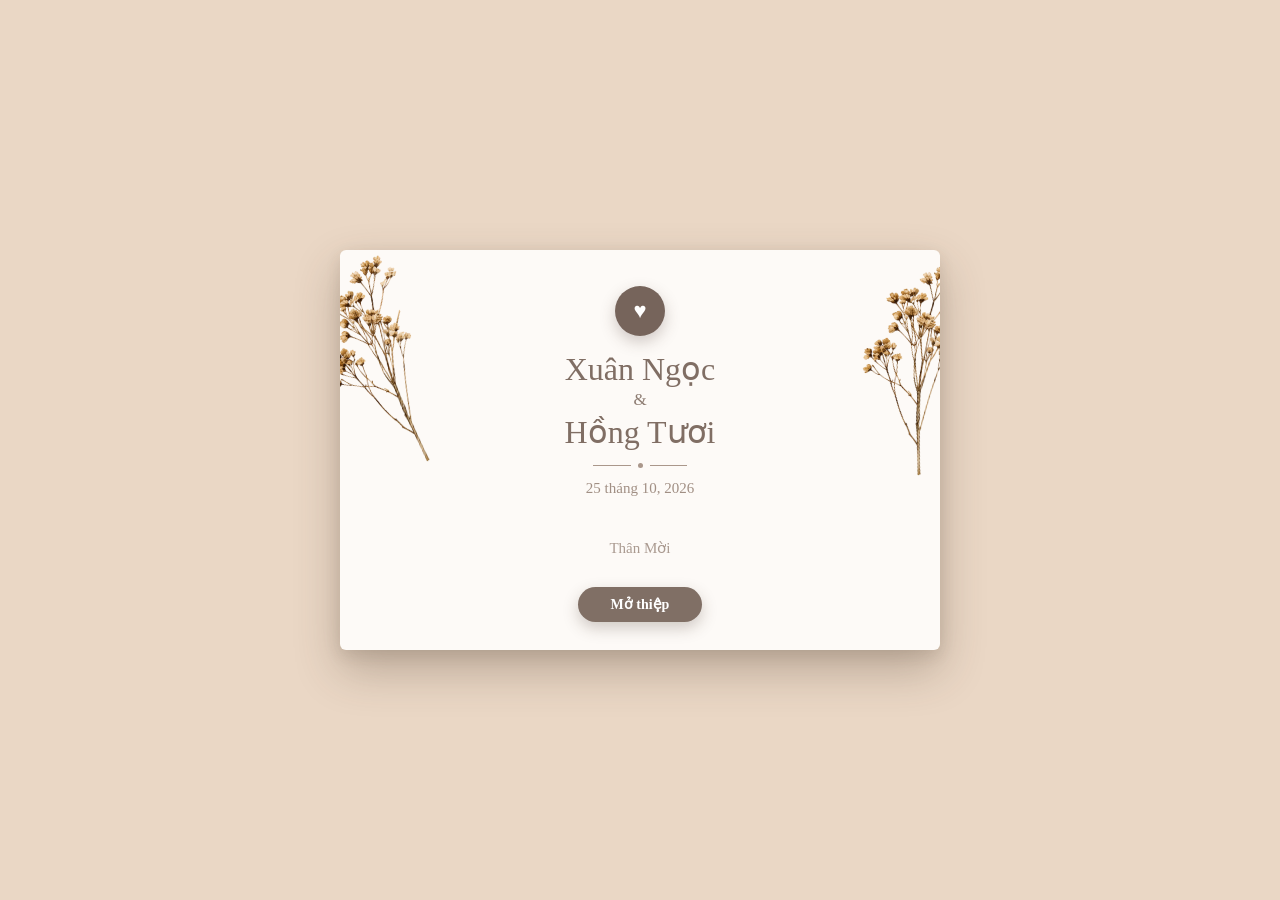
==== trangchu.html @ 3fd98b03 "Update website" ====
<!DOCTYPE html>
<html lang="en">
<head>
    <meta charset="UTF-8">
    <meta name="viewport" content="width=device-width, initial-scale=1.0">
    <title>Đám Cưới Ngọc Tươi</title>
    <link rel="stylesheet" href="trangchu.css">
</head>
<body>
    <!-- =========================================================
     MÀN HÌNH MỞ THIỆP
========================================================= -->

<div class="wedding-cover-screen" id="weddingCover">

    <div class="cover-card">

        <!-- HOA BÊN TRÁI -->
        <div class="cover-flower cover-flower-left">
            <img
                src="anhcuoi/flower2-decoration.png"
                alt=""
            >
        </div>

        <!-- HOA BÊN PHẢI -->
        <div class="cover-flower cover-flower-right">
            <img
                src="anhcuoi/flower2-decoration.png"
                alt=""
            >
        </div>


        <!-- NÚT TRÁI TIM -->
        <div class="cover-heart">
            ♥
        </div>


        <!-- TÊN -->
        <div class="cover-names">
            <div>Xuân Ngọc</div>

            <span>&amp;</span>

            <div>Hồng Tươi</div>
        </div>


        <!-- ĐƯỜNG KẺ -->
        <div class="cover-line">
            <span></span>
            <i></i>
            <span></span>
        </div>


        <!-- NGÀY -->
        <div class="cover-date">
            25 tháng 10, 2026
        </div>


        <!-- THÂN MỜI -->
        <div class="cover-invite">
            Thân Mời
        </div>


        <!-- NÚT MỞ THIỆP -->
        <button onclick="window.location.href='index.html'"
            type="button"
            class="cover-open"
            id="openWedding">
            Mở thiệp
        </button>

    </div>

</div>
<script src="index.js"></script>
</body>
</html>
---- trangchu.css ----
/* =========================================================
   MÀN HÌNH MỞ THIỆP
========================================================= */

.wedding-cover-screen {
    position: fixed;
    inset: 0;

    width: 100%;
    height: 100vh;
    height: 100dvh;

    display: flex;
    align-items: center;
    justify-content: center;

    background: #ead7c5;

    overflow: hidden;

    z-index: 99999;

    transition:
        opacity 0.8s ease,
        visibility 0.8s ease;
}


/* =========================================================
   ẨN MÀN HÌNH
========================================================= */

.wedding-cover-screen.hide {
    opacity: 0;
    visibility: hidden;
    pointer-events: none;
}


/* =========================================================
   KHUNG THIỆP
========================================================= */

.cover-card {
    position: relative;

    width: 600px;
    height: 400px;

    box-sizing: border-box;

    background: #fdfaf7;

    border-radius: 6px;

    overflow: hidden;

    text-align: center;

    box-shadow:
        0 20px 45px rgba(73, 55, 43, 0.30),
        0 5px 15px rgba(73, 55, 43, 0.12);
}


/* =========================================================
   HOA CHUNG
========================================================= */

.cover-flower {
    position: absolute;

    top: 0;

    width: 190px;
    height: 280px;

    z-index: 1;

    pointer-events: none;
}

.cover-flower img {
    display: block;

    width: 100%;
    height: 100%;

    object-fit: contain;
}


/* =========================================================
   HOA TRÁI
========================================================= */

.cover-flower-left {
    left: -67px;
    transform: rotate(32deg);
}


/* =========================================================
   HOA PHẢI
========================================================= */

.cover-flower-right {
    right: -44px;
    transform: rotate(-8deg);
    top: 28px;
}


/* =========================================================
   TRÁI TIM
========================================================= */

.cover-heart {
    position: relative;

    z-index: 3;

    width: 50px;
    height: 50px;

    margin: 30px auto 14px;

    display: flex;
    align-items: center;
    justify-content: center;

    border-radius: 50%;

    background: #76645b;

    color: #ffffff;

    font-size: 22px;

    line-height: 1;

    box-shadow:
        0 6px 15px rgba(75, 57, 47, 0.25);
}


/* =========================================================
   TÊN CÔ DÂU - CHÚ RỂ
========================================================= */

.cover-names {
    position: relative;

    z-index: 3;

    color: #806e64;

    font-family:
        Georgia,
        "Times New Roman",
        serif;

    font-size: 32px;

    line-height: 1.2;

    font-weight: 400;
}

.cover-names span {
    display: block;

    margin: 2px 0;

    color: #8d7c72;

    font-size: 17px;
}


/* =========================================================
   ĐƯỜNG TRANG TRÍ
========================================================= */

.cover-line {
    position: relative;

    z-index: 3;

    display: flex;

    align-items: center;
    justify-content: center;

    gap: 7px;

    margin-top: 12px;
}

.cover-line span {
    width: 38px;
    height: 1px;

    background: #aa978b;
}

.cover-line i {
    width: 5px;
    height: 5px;

    border-radius: 50%;

    background: #aa978b;
}


/* =========================================================
   NGÀY CƯỚI
========================================================= */

.cover-date {
    position: relative;

    z-index: 3;

    margin-top: 12px;

    color: #a18f84;

    font-family:
        Georgia,
        "Times New Roman",
        serif;

    font-size: 15px;
}


/* =========================================================
   THÂN MỜI
========================================================= */

.cover-invite {
    position: relative;

    z-index: 3;

    margin-top: 35px;

    color: #aa9a90;

    font-family:
        Georgia,
        "Times New Roman",
        serif;

    font-size: 15px;
}


/* =========================================================
   NÚT MỞ THIỆP
========================================================= */

.cover-open {
    position: relative;

    z-index: 4;

    width: 125px;
    height: 44px;

    margin-top: 25px;

    border: none;

    border-radius: 25px;

    background: #806f65;

    color: #ffffff;

    font-family:
        Georgia,
        "Times New Roman",
        serif;

    font-size: 14px;

    font-weight: 600;

    cursor: pointer;

    box-shadow:
        0 6px 15px rgba(73, 55, 43, 0.25);

    transition:
        background 0.25s ease,
        transform 0.25s ease;
}

.cover-open:hover {
    background: #6d5c53;

    transform: translateY(-2px);
}

.cover-open:active {
    transform: translateY(0);
}


/* =========================================================
   RESPONSIVE 425PX
========================================================= */

@media screen and (max-width: 425px) {

    .cover-card {
        width: 90vw;
        height: 75vh;

        max-height: 500px;
    }


    /* HOA */

    .cover-flower {
        width: 125px;
        height: 190px;
    }

    .cover-flower-left {
        left: -30px;

        transform: rotate(-12deg);

        transform-origin: bottom center;
    }

    .cover-flower-right {
        right: -30px;

        transform: rotate(12deg);

        transform-origin: bottom center;
    }


    /* TRÁI TIM */

    .cover-heart {
        width: 40px;
        height: 40px;

        margin-top: 22px;
        margin-bottom: 12px;

        font-size: 18px;
    }


    /* TÊN */

    .cover-names {
        font-size: 25px;
    }

    .cover-names span {
        font-size: 14px;
    }


    /* ĐƯỜNG KẺ */

    .cover-line {
        margin-top: 9px;
    }

    .cover-line span {
        width: 30px;
    }


    /* NGÀY */

    .cover-date {
        margin-top: 9px;

        font-size: 12px;
    }


    /* THÂN MỜI */

    .cover-invite {
        margin-top: 25px;

        font-size: 12px;
    }


    /* NÚT */

    .cover-open {
        width: 105px;
        height: 38px;

        margin-top: 18px;

        font-size: 12px;
    }
}


/* =========================================================
   RESPONSIVE 375PX
========================================================= */

@media screen and (max-width: 375px) {

    .cover-card {
        width: 90vw;
        height: 72vh;
    }


    /* HOA */

    .cover-flower {
        width: 108px;
        height: 170px;
    }

    .cover-flower-left {
        left: -27px;

        transform: rotate(-11deg);
    }

    .cover-flower-right {
        right: -27px;

        transform: rotate(11deg);
    }


    /* TRÁI TIM */

    .cover-heart {
        width: 36px;
        height: 36px;

        margin-top: 18px;
        margin-bottom: 10px;

        font-size: 16px;
    }


    /* TÊN */

    .cover-names {
        font-size: 22px;
    }

    .cover-names span {
        font-size: 12px;
    }


    /* ĐƯỜNG KẺ */

    .cover-line {
        margin-top: 8px;
    }

    .cover-line span {
        width: 26px;
    }


    /* NGÀY */

    .cover-date {
        margin-top: 8px;

        font-size: 11px;
    }


    /* THÂN MỜI */

    .cover-invite {
        margin-top: 20px;

        font-size: 11px;
    }


    /* NÚT */

    .cover-open {
        width: 95px;
        height: 35px;

        margin-top: 15px;

        font-size: 11px;
    }
}


/* =========================================================
   RESPONSIVE 320PX
========================================================= */

@media screen and (max-width: 320px) {

    .cover-card {
        width: 90vw;
        height: 68vh;
    }


    /* HOA */

    .cover-flower {
        width: 92px;
        height: 150px;
    }

    .cover-flower-left {
        left: -24px;

        transform: rotate(-10deg);
    }

    .cover-flower-right {
        right: -24px;

        transform: rotate(10deg);
    }


    /* TRÁI TIM */

    .cover-heart {
        width: 32px;
        height: 32px;

        margin-top: 15px;
        margin-bottom: 8px;

        font-size: 14px;
    }


    /* TÊN */

    .cover-names {
        font-size: 19px;
    }

    .cover-names span {
        font-size: 11px;
    }


    /* ĐƯỜNG KẺ */

    .cover-line {
        margin-top: 6px;
    }

    .cover-line span {
        width: 22px;
    }

    .cover-line i {
        width: 4px;
        height: 4px;
    }


    /* NGÀY */

    .cover-date {
        margin-top: 6px;

        font-size: 10px;
    }


    /* THÂN MỜI */

    .cover-invite {
        margin-top: 16px;

        font-size: 10px;
    }


    /* NÚT */

    .cover-open {
        width: 88px;
        height: 32px;

        margin-top: 12px;

        font-size: 10px;
    }
}
/* =========================================================
   MÀN HÌNH MỞ THIỆP
   TỶ LỆ GỐC: 600 × 500
========================================================= */

.wedding-cover-screen {
    position: fixed;
    inset: 0;

    width: 100%;
    height: 100vh;
    height: 100dvh;

    display: flex;
    justify-content: center;
    align-items: center;

    background: #ead7c5;

    overflow: hidden;

    z-index: 99999;
}


/* =========================================================
   KHUNG GỐC
========================================================= */

.cover-card {
    position: relative;

    width: min(600px, 90vw);
    aspect-ratio: 600 / 500;

    background: #fdfaf7;

    border-radius: 6px;

    overflow: hidden;

    text-align: center;

    box-shadow:
        0 20px 45px rgba(73, 55, 43, 0.30),
        0 5px 15px rgba(73, 55, 43, 0.12);
}


/* =========================================================
   HOA
========================================================= */

.cover-flower {
    position: absolute;

    top: 0;

    width: 31.67%;
    height: 56%;

    z-index: 1;

    pointer-events: none;
}

.cover-flower img {
    display: block;

    width: 100%;
    height: 100%;

    object-fit: contain;
}


/* =========================================================
   HOA TRÁI
========================================================= */

.cover-flower-left {
    left: -6.5%;

    transform: rotate(-12deg);

    transform-origin: bottom center;
}


/* =========================================================
   HOA PHẢI
========================================================= */

.cover-flower-right {
    right: -6.5%;

    transform: rotate(12deg);

    transform-origin: bottom center;
}


/* =========================================================
   TRÁI TIM
========================================================= */

.cover-heart {
    position: relative;

    z-index: 3;

    width: 8.33%;
    aspect-ratio: 1;

    margin: 6% auto 2.3%;

    display: flex;
    align-items: center;
    justify-content: center;

    border-radius: 50%;

    background: #76645b;

    color: #fff;

    font-size: 22px;

    box-shadow:
        0 6px 15px rgba(75, 57, 47, 0.25);
}


/* =========================================================
   TÊN
========================================================= */

.cover-names {
    position: relative;

    z-index: 3;

    color: #806e64;

    font-family:
        Georgia,
        "Times New Roman",
        serif;

    font-size: clamp(22px, 5.33vw, 32px);

    line-height: 1.2;

    font-weight: 400;
}

.cover-names span {
    display: block;

    margin: 2px 0;

    font-size: 17px;

    color: #8d7c72;
}


/* =========================================================
   ĐƯỜNG KẺ
========================================================= */

.cover-line {
    position: relative;

    z-index: 3;

    display: flex;

    justify-content: center;
    align-items: center;

    gap: 7px;

    margin-top: 2%;
}

.cover-line span {
    width: 6.33%;

    height: 1px;

    background: #aa978b;
}

.cover-line i {
    width: 5px;
    height: 5px;

    border-radius: 50%;

    background: #aa978b;
}


/* =========================================================
   NGÀY
========================================================= */

.cover-date {
    position: relative;

    z-index: 3;

    margin-top: 2%;

    color: #a18f84;

    font-family:
        Georgia,
        "Times New Roman",
        serif;

    font-size: 15px;
}


/* =========================================================
   THÂN MỜI
========================================================= */

.cover-invite {
    position: relative;

    z-index: 3;

    margin-top: 7%;

    color: #aa9a90;

    font-family:
        Georgia,
        "Times New Roman",
        serif;

    font-size: 15px;
}


/* =========================================================
   NÚT MỞ THIỆP
========================================================= */

.cover-open {
    position: relative;

    z-index: 4;

    width: 20.8%;
    height: 8.8%;

    margin-top: 5%;

    border: none;

    border-radius: 30px;

    background: #806f65;

    color: #fff;

    font-family:
        Georgia,
        "Times New Roman",
        serif;

    font-size: 14px;

    font-weight: 600;

    cursor: pointer;

    box-shadow:
        0 6px 15px rgba(73, 55, 43, 0.25);

    transition: 0.25s ease;
}

.cover-open:hover {
    background: #6d5c53;

    transform: translateY(-2px);
}
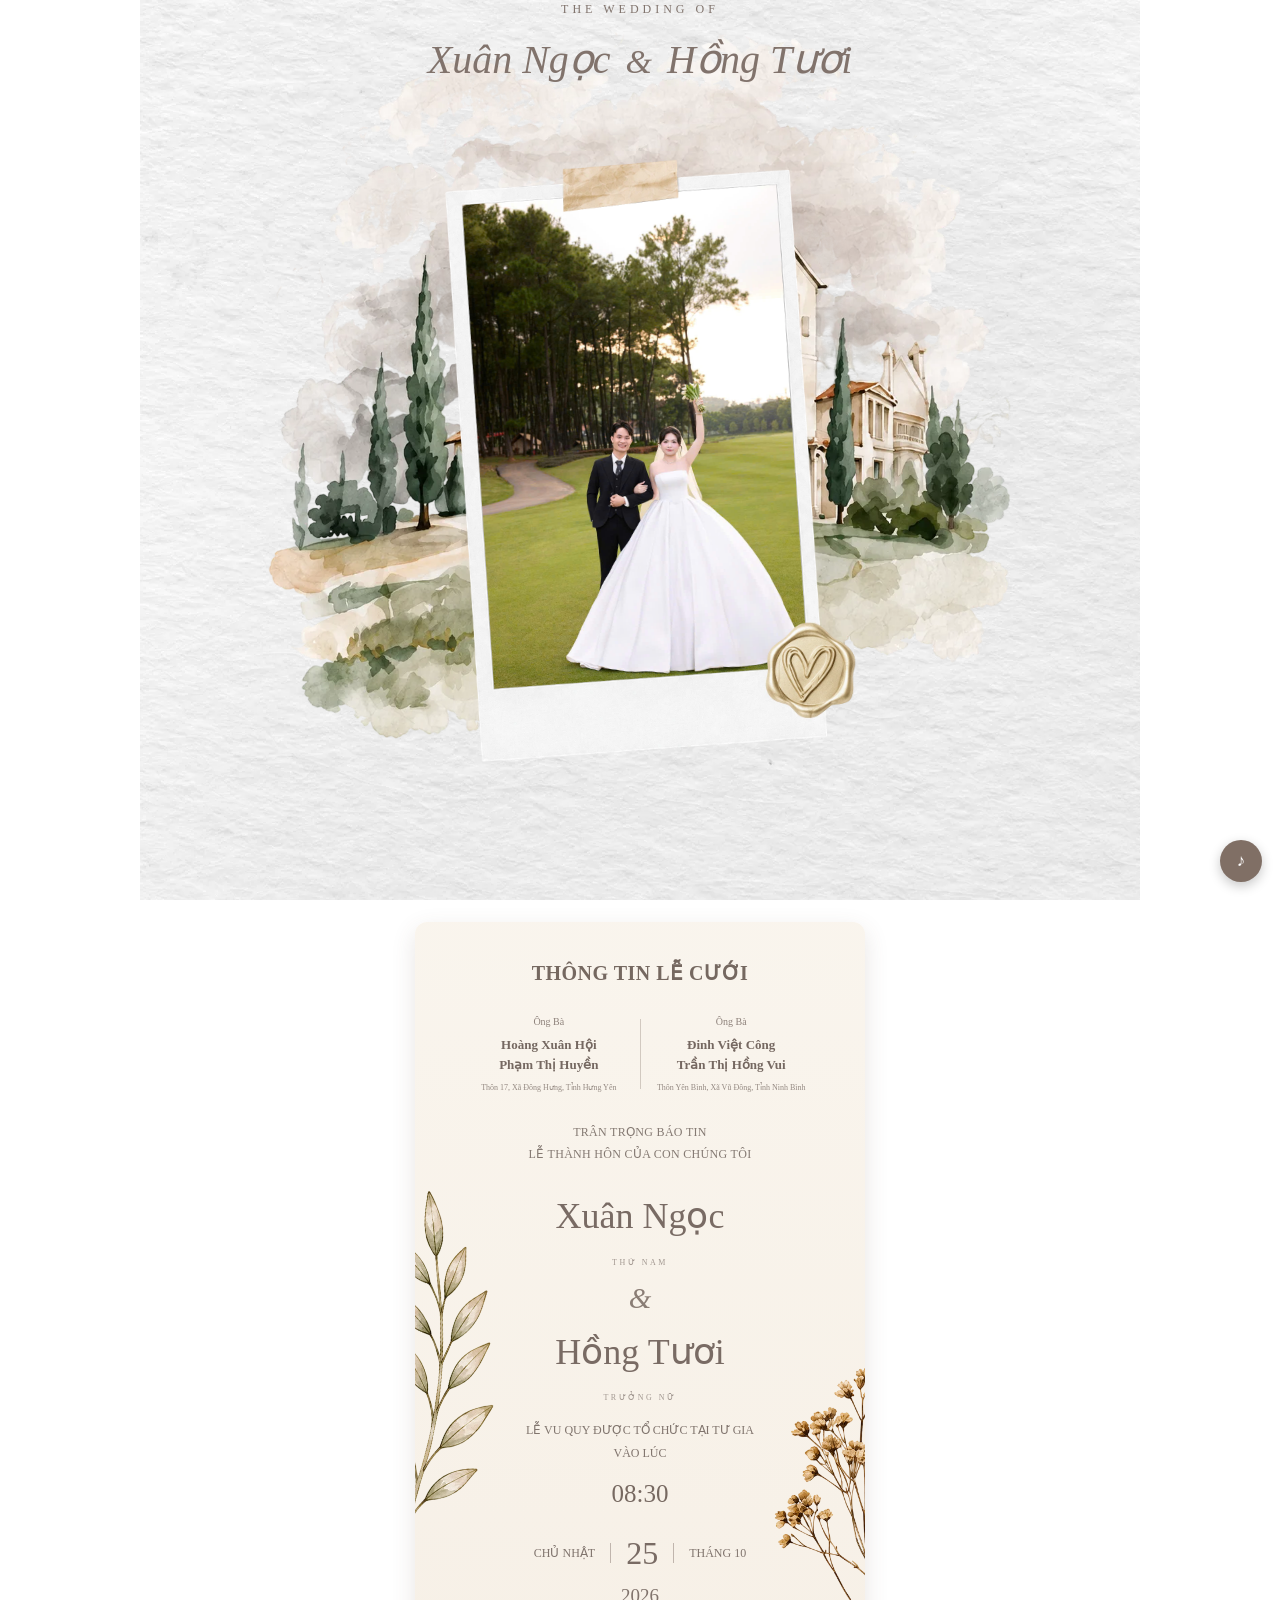
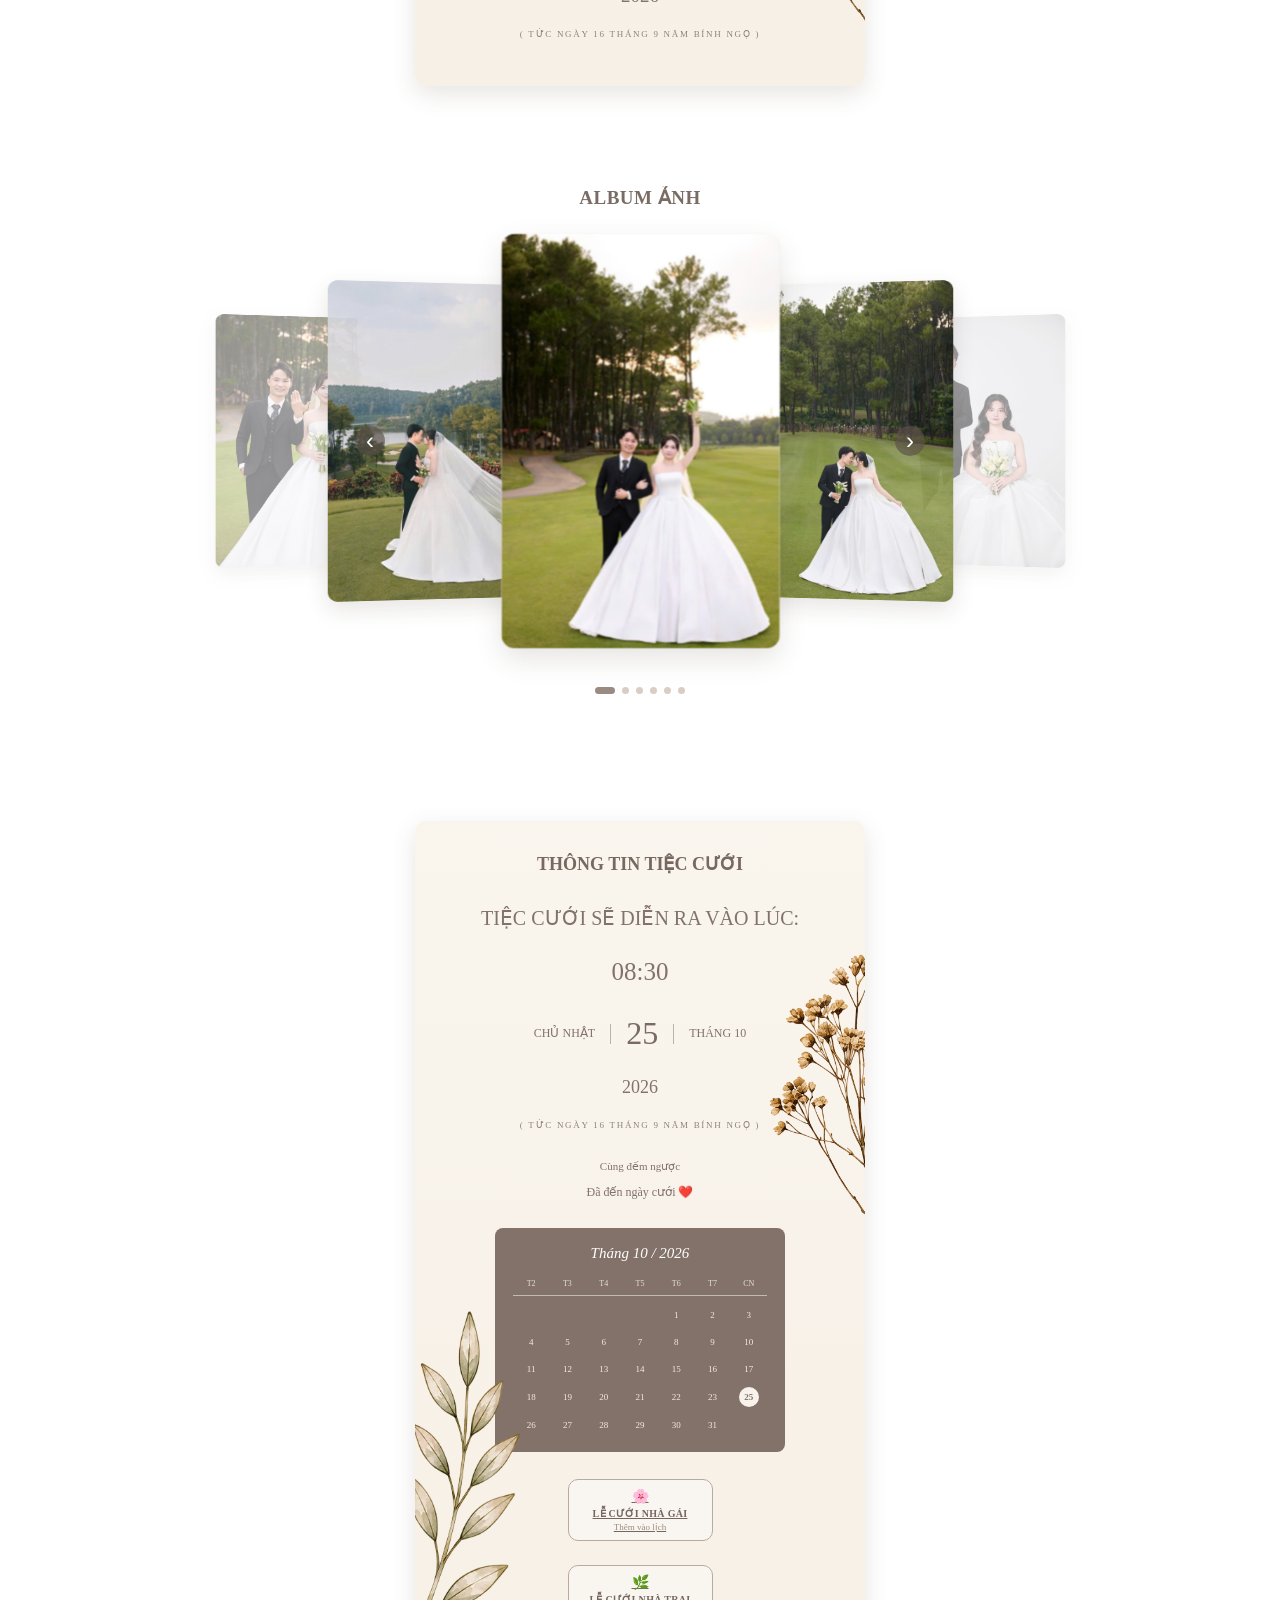
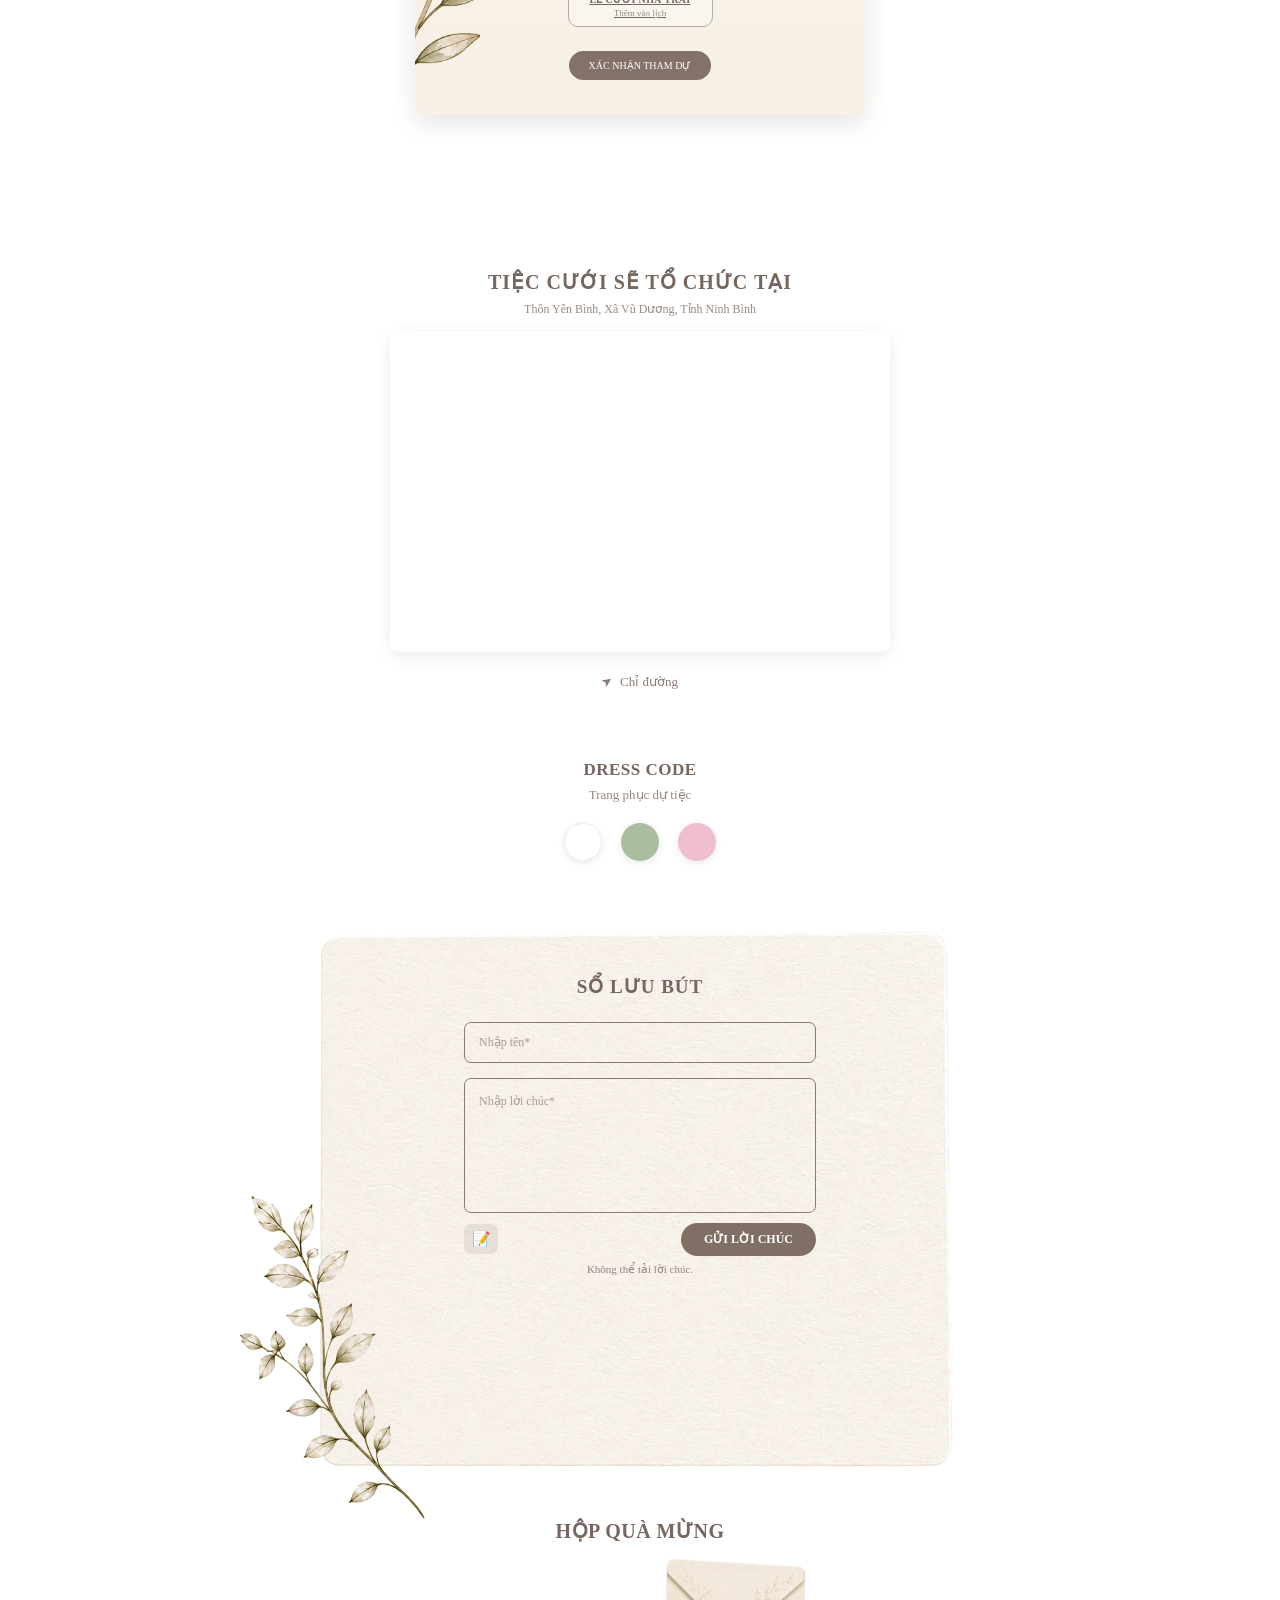
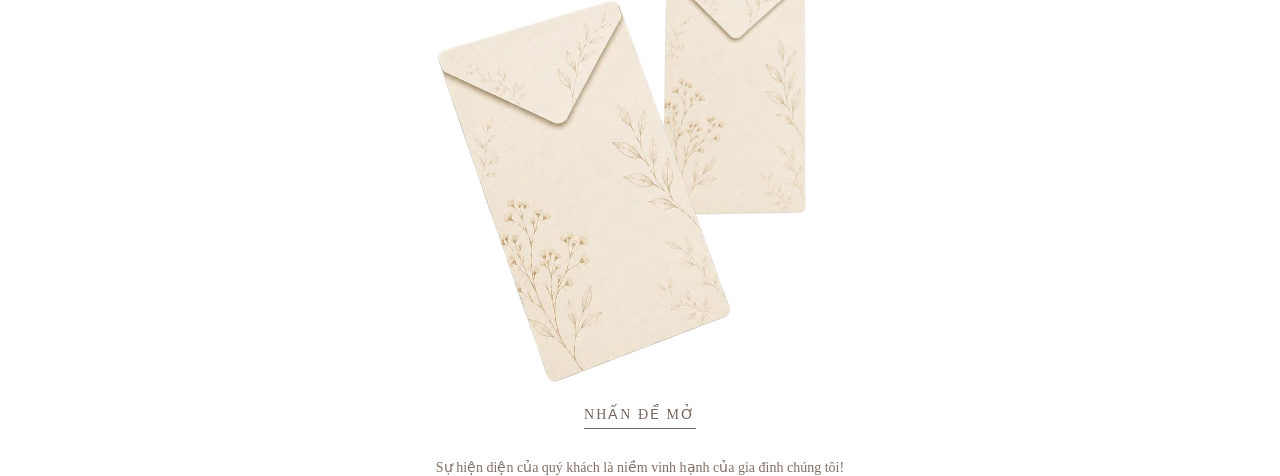
==== commit 7a8e1c63: "Update trangchu.html" ====
--- a/trangchu.html
+++ b/trangchu.html
@@ -4,81 +4,1012 @@
     <meta charset="UTF-8">
     <meta name="viewport" content="width=device-width, initial-scale=1.0">
     <title>Đám Cưới Ngọc Tươi</title>
-    <link rel="stylesheet" href="trangchu.css">
+    <link rel="stylesheet" href="index.css">
 </head>
 <body>
-    <!-- =========================================================
-     MÀN HÌNH MỞ THIỆP
+    <div class="wedding-cover">
+
+    <!-- ================================
+         TIÊU ĐỀ
+    ================================= -->
+
+    <div class="wedding-subtitle">
+        THE WEDDING OF
+    </div>
+
+
+    <!-- ================================
+         TÊN CÔ DÂU CHÚ RỂ
+    ================================= -->
+
+    <div class="wedding-names">
+        Xuân Ngọc <span>&amp;</span> Hồng Tươi
+    </div>
+
+
+    <!-- ================================
+         KHU VỰC ẢNH
+    ================================= -->
+
+    <div class="wedding-photo">
+
+
+        <!-- ẢNH CƯỚI -->
+        <img class="anh-cuoi" src="anhcuoi/anh-chinh.jpg" alt="Xuân Ngọc &amp; Hồng Tươi">
+
+
+        <!-- KHUNG POLAROID CỦA BẠN -->
+        <img class="khung-anh" src="anhcuoi/frame-avatar.png" alt="">
+
+
+        <!-- BĂNG KEO -->
+        <div class="wedding-tape"></div>
+
+
+        <!-- HOA KHÔ -->
+        <div class="wedding-flower">
+
+            <img src="LINK-HOA-KHO" alt="">
+
+        </div>
+
+
+        <!-- CON DẤU -->
+        <div class="wedding-seal">
+
+            <img src="LINK-CON-DAU" alt="">
+
+        </div>
+
+
+    </div>
+
+</div>
+<!-- =====================================================
+     THÔNG TIN LỄ CƯỚI
+===================================================== -->
+
+<section class="wedding-info">
+
+    <!-- TIÊU ĐỀ -->
+    <h2 class="info-title">
+        THÔNG TIN LỄ CƯỚI
+    </h2>
+
+
+    <!-- =================================================
+         THÔNG TIN HAI GIA ĐÌNH
+    ================================================== -->
+
+    <div class="family-info">
+
+        <!-- NHÀ TRAI -->
+        <div class="family-side">
+
+            <div class="small-text">
+                Ông Bà
+            </div>
+
+            <strong>
+                Hoàng Xuân Hội
+            </strong>
+
+            <strong>
+                Phạm Thị Huyền
+            </strong>
+
+            <div class="address">
+                Thôn 17, Xã Đông Hưng, Tỉnh Hưng Yên
+            </div>
+
+        </div>
+
+
+        <!-- ĐƯỜNG KẺ -->
+        <div class="family-line"></div>
+
+
+        <!-- NHÀ GÁI -->
+        <div class="family-side">
+
+            <div class="small-text">
+                Ông Bà
+            </div>
+
+            <strong>
+                Đinh Việt Công
+            </strong>
+
+            <strong>
+                Trần Thị Hồng Vui
+            </strong>
+
+            <div class="address">
+                Thôn Yên Bình, Xã Vũ Đông, Tỉnh Ninh Bình
+            </div>
+
+        </div>
+
+    </div>
+
+
+    <!-- =================================================
+         LỜI MỜI
+    ================================================== -->
+
+    <div class="invitation-text">
+
+        TRÂN TRỌNG BÁO TIN<br>
+
+        LỄ THÀNH HÔN CỦA CON CHÚNG TÔI
+
+    </div>
+
+
+    <!-- =================================================
+         TÊN CÔ DÂU
+    ================================================== -->
+
+    <div class="bride-name">
+        Xuân Ngọc
+    </div>
+
+
+    <!-- VAI TRÒ -->
+    <div class="gender">
+        THỨ NAM
+    </div>
+
+
+    <!-- DẤU & -->
+    <div class="and-symbol">
+        &
+    </div>
+
+
+    <!-- =================================================
+         TÊN CHÚ RỂ
+    ================================================== -->
+
+    <div class="groom-name">
+        Hồng Tươi
+    </div>
+
+
+    <!-- VAI TRÒ -->
+    <div class="gender">
+        TRƯỞNG NỮ
+    </div>
+
+
+    <!-- =================================================
+         THÔNG TIN BUỔI LỄ
+    ================================================== -->
+
+    <div class="ceremony-text">
+
+        LỄ VU QUY ĐƯỢC TỔ CHỨC TẠI TƯ GIA
+
+        <br>
+
+        VÀO LÚC
+
+    </div>
+
+
+    <!-- GIỜ -->
+    <div class="ceremony-time">
+        08:30
+    </div>
+
+
+    <!-- =================================================
+         NGÀY
+    ================================================== -->
+
+    <div class="date-row">
+
+        <span>
+            CHỦ NHẬT
+        </span>
+
+        <i></i>
+
+        <strong>
+            25
+        </strong>
+
+        <i></i>
+
+        <span>
+            THÁNG 10
+        </span>
+
+    </div>
+
+
+    <!-- =================================================
+         NĂM
+    ================================================== -->
+
+    <div class="year">
+        2026
+    </div>
+
+
+    <!-- =================================================
+         ÂM LỊCH
+    ================================================== -->
+
+    <div class="lunar-date">
+        ( TỨC NGÀY 16 THÁNG 9 NĂM BÍNH NGỌ )
+    </div>
+
+
+    <!-- =================================================
+         HOA BÊN TRÁI
+    ================================================== -->
+
+    <div class="info-flower info-flower-left">
+
+        <img
+            src="anhcuoi/leaf-background.png"
+            alt=""
+        >
+
+    </div>
+
+
+    <!-- =================================================
+         HOA BÊN PHẢI
+    ================================================== -->
+
+    <div class="info-flower info-flower-right">
+
+        <img
+            src="anhcuoi/flower2-decoration.png"
+            alt=""
+        >
+
+    </div>
+
+</section>
+<!-- =====================================================
+     ALBUM ẢNH
+===================================================== -->
+
+<section class="wedding-album">
+
+    <h2 class="album-title">
+        ALBUM ẢNH
+    </h2>
+
+
+    <div class="album-slider">
+
+        <!-- NÚT TRÁI -->
+        <button
+            class="album-btn album-prev"
+            onclick="prevAlbum()">
+            ‹
+        </button>
+
+
+        <!-- KHUNG ẢNH -->
+        <div class="album-track">
+
+            <div class="album-card">
+                <img src="anhcuoi/1.jpg" alt="Ảnh cưới 1">
+            </div>
+
+            <div class="album-card">
+                <img src="anhcuoi/2.jpg" alt="Ảnh cưới 2">
+            </div>
+
+            <div class="album-card">
+                <img src="anhcuoi/4.jpg" alt="Ảnh cưới 3">
+            </div>
+
+            <div class="album-card">
+                <img src="anhcuoi/5.jpg" alt="Ảnh cưới 4">
+            </div>
+
+            <div class="album-card">
+                <img src="anhcuoi/6.jpg" alt="Ảnh cưới 5">
+            </div>
+
+            <div class="album-card">
+                <img src="anhcuoi/7.jpg" alt="Ảnh cưới 6">
+            </div>
+
+        </div>
+
+
+        <!-- NÚT PHẢI -->
+        <button
+            class="album-btn album-next"
+            onclick="nextAlbum()">
+            ›
+        </button>
+
+    </div>
+
+
+    <!-- CHẤM -->
+    <div class="album-dots"></div>
+
+</section>
+<!-- =====================================================
+     THÔNG TIN TIỆC CƯỚI
+===================================================== -->
+
+<section class="wedding-party">
+
+    <!-- =================================================
+         TIÊU ĐỀ
+    ================================================== -->
+
+    <h2 class="party-title">
+        THÔNG TIN TIỆC CƯỚI
+    </h2>
+
+
+    <!-- =================================================
+         NỘI DUNG
+    ================================================== -->
+
+    <div class="party-content">
+
+        <div class="party-intro">
+            TIỆC CƯỚI SẼ DIỄN RA VÀO LÚC:
+        </div>
+
+
+        <!-- GIỜ -->
+
+        <div class="party-time">
+            08:30
+        </div>
+
+
+        <!-- NGÀY -->
+
+        <div class="party-date">
+
+            <span>CHỦ NHẬT</span>
+
+            <i></i>
+
+            <strong>25</strong>
+
+            <i></i>
+
+            <span>THÁNG 10</span>
+
+        </div>
+
+
+        <!-- NĂM -->
+
+        <div class="party-year">
+            2026
+        </div>
+
+
+        <!-- ÂM LỊCH -->
+
+        <div class="party-lunar">
+            ( TỨC NGÀY 16 THÁNG 9 NĂM BÍNH NGỌ )
+        </div>
+
+
+        <!-- =================================================
+             ĐẾM NGƯỢC
+        ================================================== -->
+
+        <div class="countdown-title">
+            Cùng đếm ngược
+        </div>
+
+        <div
+            class="countdown"
+            id="weddingCountdown">
+
+            <span id="countdownText">
+                17 ngày 18 giờ 10 phút 11 giây
+            </span>
+
+        </div>
+
+
+        <!-- =================================================
+             LỊCH
+        ================================================== -->
+
+        <div class="wedding-calendar">
+
+            <div class="calendar-month">
+                Tháng 10 / 2026
+            </div>
+
+
+            <div class="calendar-week">
+
+                <span>T2</span>
+                <span>T3</span>
+                <span>T4</span>
+                <span>T5</span>
+                <span>T6</span>
+                <span>T7</span>
+                <span>CN</span>
+
+            </div>
+
+
+            <div class="calendar-days">
+
+                <span></span>
+                <span></span>
+                <span></span>
+                <span></span>
+
+                <span>1</span>
+                <span>2</span>
+                <span>3</span>
+
+                <span>4</span>
+                <span>5</span>
+                <span>6</span>
+                <span>7</span>
+                <span>8</span>
+                <span>9</span>
+                <span>10</span>
+
+                <span>11</span>
+                <span>12</span>
+                <span>13</span>
+                <span>14</span>
+                <span>15</span>
+                <span>16</span>
+                <span>17</span>
+
+                <span>18</span>
+                <span>19</span>
+                <span>20</span>
+                <span>21</span>
+                <span>22</span>
+                <span>23</span>
+
+                <span class="calendar-selected">
+                    25
+                </span>
+
+                <span>26</span>
+                <span>27</span>
+                <span>28</span>
+                <span>29</span>
+                <span>30</span>
+                <span>31</span>
+
+            </div>
+
+        </div>
+
+
+        <!-- =================================================
+             THÊM VÀO LỊCH
+        ================================================== -->
+
+        <!-- =========================================================
+     THÊM VÀO LỊCH
 ========================================================= -->
 
-<div class="wedding-cover-screen" id="weddingCover">
-
-    <div class="cover-card">
-
-        <!-- HOA BÊN TRÁI -->
-        <div class="cover-flower cover-flower-left">
-            <img
-                src="anhcuoi/flower2-decoration.png"
-                alt=""
+<div class="calendar-buttons">
+
+    <!-- NHÀ GÁI -->
+    <button
+        type="button"
+        class="add-calendar"
+        id="addCalendarBride">
+
+        <span>🌸</span>
+        <strong>LỄ CƯỚI NHÀ GÁI</strong>
+        <small>Thêm vào lịch</small>
+
+    </button>
+
+
+    <!-- NHÀ TRAI -->
+    <button
+        type="button"
+        class="add-calendar"
+        id="addCalendarGroom">
+
+        <span>🌿</span>
+        <strong>LỄ CƯỚI NHÀ TRAI</strong>
+        <small>Thêm vào lịch</small>
+
+    </button>
+
+</div>
+
+        <!-- =================================================
+             XÁC NHẬN THAM DỰ
+        ================================================== -->
+
+        <button
+            class="confirm-attendance"
+            id="openAttendance"
+            type="button">
+
+            XÁC NHẬN THAM DỰ
+
+        </button>
+
+    </div>
+
+
+    <!-- =================================================
+         HOA TRÁI
+    ================================================== -->
+
+    <div class="party-flower party-flower-left">
+
+        <img
+            src="anhcuoi/leaf-background.png"
+            alt=""
+        >
+
+    </div>
+
+
+    <!-- =================================================
+         HOA PHẢI
+    ================================================== -->
+
+    <div class="party-flower party-flower-right">
+
+        <img
+            src="anhcuoi/flower2-decoration.png"
+            alt=""
+        >
+
+    </div>
+
+
+    <!-- =================================================
+         POPUP XÁC NHẬN THAM DỰ
+    ================================================== -->
+
+    <div
+        class="attendance-popup"
+        id="attendancePopup">
+
+
+        <!-- NỀN TỐI -->
+
+        <div
+            class="attendance-overlay"
+            id="attendanceOverlay">
+        </div>
+
+
+        <!-- KHUNG FORM -->
+
+        <div class="attendance-box">
+
+
+            <!-- NÚT ĐÓNG -->
+
+            <button
+                type="button"
+                class="attendance-close"
+                id="attendanceClose">
+
+                ×
+
+            </button>
+
+
+            <!-- TIÊU ĐỀ -->
+
+            <h2>
+                XÁC NHẬN THAM DỰ
+            </h2>
+
+
+            <p class="attendance-subtitle">
+
+                Rất hân hạnh được đón tiếp bạn ❤️
+
+            </p>
+
+
+            <!-- =================================================
+                 HỌ TÊN
+            ================================================== -->
+
+            <input
+                type="text"
+                id="attendanceName"
+                class="attendance-input"
+                placeholder="Họ và tên*"
             >
-        </div>
-
-        <!-- HOA BÊN PHẢI -->
-        <div class="cover-flower cover-flower-right">
-            <img
-                src="anhcuoi/flower2-decoration.png"
-                alt=""
+
+
+            <!-- =================================================
+                 SỐ ĐIỆN THOẠI
+            ================================================== -->
+
+            <input
+                type="tel"
+                id="attendancePhone"
+                class="attendance-input"
+                placeholder="Số điện thoại*"
             >
-        </div>
-
-
-        <!-- NÚT TRÁI TIM -->
-        <div class="cover-heart">
-            ♥
-        </div>
-
-
-        <!-- TÊN -->
-        <div class="cover-names">
-            <div>Xuân Ngọc</div>
-
-            <span>&amp;</span>
-
-            <div>Hồng Tươi</div>
-        </div>
-
-
-        <!-- ĐƯỜNG KẺ -->
-        <div class="cover-line">
-            <span></span>
-            <i></i>
-            <span></span>
-        </div>
-
-
-        <!-- NGÀY -->
-        <div class="cover-date">
-            25 tháng 10, 2026
-        </div>
-
-
-        <!-- THÂN MỜI -->
-        <div class="cover-invite">
-            Thân Mời
-        </div>
-
-
-        <!-- NÚT MỞ THIỆP -->
-        <button onclick="window.location.href='index.html'"
-            type="button"
-            class="cover-open"
-            id="openWedding">
-            Mở thiệp
-        </button>
+
+
+            <!-- =================================================
+                 SỐ NGƯỜI
+            ================================================== -->
+
+            <div class="attendance-label">
+
+                Số người tham dự
+
+            </div>
+
+
+            <select
+                id="attendanceGuests"
+                class="attendance-input">
+
+                <option value="1">
+                    1 người
+                </option>
+
+                <option value="2">
+                    2 người
+                </option>
+
+                <option value="3">
+                    3 người
+                </option>
+
+                <option value="4">
+                    4 người
+                </option>
+
+                <option value="5">
+                    5 người
+                </option>
+
+                <option value="6">
+                    6 người
+                </option>
+
+                <option value="7">
+                    7 người
+                </option>
+
+                <option value="8">
+                    8 người
+                </option>
+
+                <option value="9">
+                    9 người
+                </option>
+
+                <option value="10">
+                    10 người
+                </option>
+
+            </select>
+
+
+            <!-- =================================================
+                 TRẠNG THÁI THAM DỰ
+            ================================================== -->
+
+            <div class="attendance-label">
+
+                Bạn có tham dự không?
+
+            </div>
+
+
+            <div class="attendance-options">
+
+
+                <label>
+
+                    <input
+                        type="radio"
+                        name="attendance"
+                        value="Tham dự"
+                        checked
+                    >
+
+                    <span>
+                        Tôi sẽ tham dự ❤️
+                    </span>
+
+                </label>
+
+
+                <label>
+
+                    <input
+                        type="radio"
+                        name="attendance"
+                        value="Không tham dự"
+                    >
+
+                    <span>
+                        Tôi không thể tham dự
+                    </span>
+
+                </label>
+
+
+            </div>
+
+
+            <!-- =================================================
+                 NÚT GỬI
+            ================================================== -->
+
+            <button
+                type="button"
+                class="attendance-submit"
+                id="attendanceSubmit">
+
+                XÁC NHẬN
+
+            </button>
+
+
+            <!-- =================================================
+                 THÔNG BÁO
+            ================================================== -->
+
+            <p
+                class="attendance-status"
+                id="attendanceStatus">
+            </p>
+
+
+        </div>
+
+    </div>
+
+</section>
+<section class="wedding-location">
+
+    <!-- Địa điểm -->
+    <div class="location-title">
+        <h2>TIỆC CƯỚI SẼ TỔ CHỨC TẠI</h2>
+
+        <p>
+            Thôn Yên Bình, Xã Vũ Dương, Tỉnh Ninh Bình
+        </p>
+    </div>
+
+
+    <!-- Bản đồ -->
+    <div class="map-wrapper">
+
+        <iframe
+            src="https://www.google.com/maps?q=Nhà%20văn%20hóa%20thôn%20Dương%20Chính,%20Ý%20Yên,%20Nam%20Định&output=embed"
+            loading="lazy"
+            allowfullscreen
+            referrerpolicy="no-referrer-when-downgrade"
+            title="Địa điểm tổ chức tiệc cưới">
+        </iframe>
+
+    </div>
+
+
+    <!-- Chỉ đường -->
+    <a
+        class="direction"
+        href="https://www.google.com/maps/search/?api=1&query=Nhà%20văn%20hóa%20thôn%20Dương%20Chính,%20Ý%20Yên,%20Nam%20Định"
+        target="_blank"
+        rel="noopener noreferrer"
+    >
+
+        <span class="direction-icon">➤</span>
+
+        <span>Chỉ đường</span>
+
+    </a>
+
+
+    <!-- Dress Code -->
+    <div class="dress-code">
+
+        <h2>DRESS CODE</h2>
+
+        <p>Trang phục dự tiệc</p>
+
+
+        <div class="dress-colors">
+
+            <span class="color color-white"></span>
+
+            <span class="color color-green"></span>
+
+            <span class="color color-pink"></span>
+
+        </div>
+
+    </div>
+
+</section>
+<section class="guestbook">
+
+    <!-- Ảnh nền + khung + thiệp của bạn -->
+    <img
+        src="anhcuoi/paper-note.png"
+        class="guestbook-image"
+        alt="Sổ lưu bút"
+    >
+
+    <!-- Nội dung sổ lưu bút -->
+    <div class="guestbook-content">
+
+        <h2>SỔ LƯU BÚT</h2>
+
+        <input
+            type="text"
+            class="guest-name"
+            id="guestName"
+            placeholder="Nhập tên*"
+        >
+
+        <textarea
+            class="guest-message"
+            id="guestMessage"
+            placeholder="Nhập lời chúc*"
+        ></textarea>
+
+        <div class="guestbook-actions">
+
+            <button
+                type="button"
+                class="emoji-btn"
+                id="emojiBtn"
+            >
+                📝
+            </button>
+
+            <button
+                type="button"
+                class="send-btn"
+                id="sendWish"
+            >
+                GỬI LỜI CHÚC
+            </button>
+
+        </div>
+
+        <p
+            class="empty-message"
+            id="sendStatus"
+        >
+            Chưa có lời chúc nào. Hãy là người đầu tiên!
+        </p>
+
+    </div>
+
+    <!-- Danh sách lời chúc sẽ hiển thị ở đây -->
+    <div
+        class="guest-wishes"
+        id="guestWishes"
+    ></div>
+
+</section>
+<section class="gift-section">
+
+    <h2 class="title">HỘP QUÀ MỪNG</h2>
+
+    <div class="gift-envelopes">
+
+        <!-- Phong bì phía sau -->
+        <img
+            src="anhcuoi/minimalism_brown.png"
+            alt="Hộp quà mừng"
+            class="envelope envelope-back"
+        >
+
+        <!-- Phong bì phía trước -->
+        <img
+            src="anhcuoi/minimalism_brown.png"
+            alt="Hộp quà mừng"
+            class="envelope envelope-front"
+        >
+
+    </div>
+
+    <!-- =========================
+         NHẤN ĐỂ MỞ
+    ========================== -->
+
+    <div class="gift-open-area">
+        <span class="gift-open-text" onclick="openQR()">
+            NHẤN ĐỂ MỞ
+        </span>
+    </div>
+    <p class="gift-message">
+        Sự hiện diện của quý khách là niềm vinh hạnh của gia đình chúng tôi!
+    </p>
+
+</section>
+
+
+<!-- =========================
+     POPUP QR
+========================= -->
+
+<div id="qrPopup" class="qr-popup">
+
+    <div class="qr-overlay" onclick="closeQR()"></div>
+
+    <div class="qr-modal">
+
+        <div class="qr-header">
+
+            <div class="qr-title">
+                HỘP QUÀ MỪNG
+            </div>
+
+            <button
+                class="qr-close"
+                onclick="closeQR()"
+            >
+                ×
+            </button>
+
+        </div>
+
+        <div class="qr-body">
+
+            <div class="qr-name">
+                Cô Dâu
+            </div>
+
+            <div class="qr-image-box">
+                <img
+                    src="YOUR_QR_CODE_IMAGE_URL"
+                    alt="QR Code"
+                    class="qr-image"
+                >
+            </div>
+
+            <a
+                href="YOUR_QR_CODE_IMAGE_URL"
+                download="QR-Cua-Dau.png"
+                class="save-qr"
+            >
+                ↓ &nbsp;Lưu QR
+            </a>
+
+        </div>
 
     </div>
 
 </div>
+
+<audio id="weddingMusic" loop>
+    <source src="anhcuoi/nhac.mp3" type="audio/mpeg">
+</audio>
+
+<button
+    type="button"
+    id="musicButton"
+    class="music-button">
+    ♪
+</button>
 <script src="index.js"></script>
 </body>
-</html>+</html>
--- a/index.css
+++ b/index.css
@@ -0,0 +1,3875 @@
+/* =========================================================
+   WEDDING PAGE - RESPONSIVE CSS
+   ========================================================= */
+
+* {
+    box-sizing: border-box;
+}
+
+html {
+    width: 100%;
+    overflow-x: hidden;
+}
+
+body {
+    margin: 0;
+    width: 100%;
+    overflow-x: hidden;
+}
+
+/* Khu vực nền tối đa 800px */
+body::before {
+    content: "";
+    position: fixed;
+    top: 0;
+    left: 50%;
+    width: 1000px;
+    max-width: 100%;
+    height: 100vh;
+
+    transform: translateX(-50%);
+
+    background-image: url("anhcuoi/paper.png");
+    background-repeat: repeat-y;
+    background-position: top center;
+    background-size: 100% auto;
+
+    z-index: -1;
+    pointer-events: none;
+}
+
+
+/* =========================================================
+   WEDDING COVER
+   ========================================================= */
+
+.trang-wedding {
+    position: relative;
+
+    width: 100%;
+    min-height: 100vh;
+
+    padding: 55px 20px 100px !important;
+
+    overflow: hidden !important;
+
+    font-family:
+        "Times New Roman",
+        Times,
+        serif;
+}
+
+
+/* =========================================================
+   KHUNG NỘI DUNG CHÍNH
+   ========================================================= */
+
+.wedding-cover {
+    position: relative;
+
+    width: 100%;
+    max-width: 800px;
+
+    margin: 0 auto;
+
+    text-align: center;
+
+    background-image: url("anhcuoi/house-background.png");
+
+    background-repeat: no-repeat;
+    background-position: center top;
+    background-size: 100% auto;
+}
+
+
+/* Lớp làm nền nhạt */
+
+.wedding-cover::before {
+    content: "";
+
+    position: absolute;
+
+    inset: 0;
+
+    width: 100%;
+    height: 100%;
+
+    z-index: 0;
+
+    pointer-events: none;
+}
+
+
+/* Nội dung nằm trên nền */
+
+.wedding-cover > * {
+    position: relative;
+
+    z-index: 1;
+}
+
+
+/* =========================================================
+   THE WEDDING OF
+   ========================================================= */
+
+.wedding-subtitle {
+    margin: 0 0 18px;
+
+    color: #81746d;
+
+    font-family:
+        "Times New Roman",
+        Times,
+        serif;
+
+    font-size: 12px;
+    font-weight: 400;
+
+    letter-spacing: 4px;
+    line-height: 1.5;
+}
+
+
+/* =========================================================
+   TÊN CÔ DÂU - CHÚ RỂ
+   ========================================================= */
+
+.wedding-names {
+    margin: 0 0 58px;
+
+    color: #81736c;
+
+    font-family:
+        "Times New Roman",
+        Times,
+        serif;
+
+    font-size: 40px;
+    font-style: italic;
+    font-weight: 400;
+
+    line-height: 1.2;
+
+    overflow-wrap: break-word;
+}
+
+.wedding-names span {
+    margin: 0 5px;
+
+    font-size: 34px;
+}
+
+
+/* =========================================================
+   KHU VỰC ẢNH CƯỚI
+   ========================================================= */
+
+.wedding-photo {
+    position: relative;
+
+    width: min(520px, 95%);
+    height: 700px;
+
+    margin: 0 auto;
+
+    overflow: visible !important;
+}
+
+
+/* =========================================================
+   BĂNG KEO
+   ========================================================= */
+
+.wedding-tape {
+    display: none !important;
+}
+
+
+/* =========================================================
+   ẢNH CƯỚI
+   ========================================================= */
+
+.wedding-photo .anh-cuoi {
+    position: absolute;
+    top: 50px;
+    left: 51%;
+    width: 320px;
+    height: 490px;
+    max-width: none;
+    object-fit: cover;
+    transform: translateX(-53%) rotate(-4deg);
+    z-index: 1;
+    margin: 0 !important;
+    box-shadow: none !important;
+}
+
+
+/* =========================================================
+   KHUNG POLAROID
+   ========================================================= */
+
+.wedding-photo .khung-anh {
+    position: absolute;
+    top: 0;
+    left: 50%;
+    width: 450px;
+    max-width: none;
+    height: auto;
+    transform: translateX(-49%) rotate(1deg);
+    z-index: 5;
+    margin: 0 !important;
+    pointer-events: none;
+}
+
+
+/* =========================================================
+   THÔNG TIN LỄ CƯỚI
+   ========================================================= */
+
+.wedding-info {
+    position: relative;
+
+    width: min(450px, 92%);
+    min-height: 760px;
+
+    margin: 80px auto 100px;
+
+    padding: 38px 32px 45px;
+
+    box-sizing: border-box;
+
+    background:
+        linear-gradient(
+            rgba(249, 244, 236, 0.94),
+            rgba(246, 239, 229, 0.94)
+        ),
+        url("images/paper-texture.png");
+
+    background-size: cover;
+    background-position: center;
+    background-repeat: no-repeat;
+
+    border-radius: 12px;
+
+    box-shadow:
+        0 8px 25px rgba(90, 70, 55, 0.14);
+
+    text-align: center;
+
+    color: #81736c;
+
+    font-family:
+        "Times New Roman",
+        Times,
+        serif;
+
+    overflow: hidden;
+
+    z-index: 5;
+}
+
+
+/* =========================================================
+   TIÊU ĐỀ THÔNG TIN
+   ========================================================= */
+
+.info-title {
+    margin: 0 0 28px;
+
+    color: #756860;
+
+    font-size: 20px;
+    font-weight: 600;
+
+    letter-spacing: 0.5px;
+    line-height: 1.3;
+}
+
+
+/* =========================================================
+   THÔNG TIN GIA ĐÌNH
+   ========================================================= */
+
+.family-info {
+    display: flex;
+
+    align-items: center;
+    justify-content: center;
+
+    width: 100%;
+
+    margin-bottom: 28px;
+}
+
+.family-side {
+    width: 47%;
+
+    text-align: center;
+
+    font-size: 11px;
+    line-height: 1.6;
+}
+
+.family-side .small-text {
+    margin-bottom: 5px;
+
+    color: #8e827b;
+
+    font-size: 10px;
+}
+
+.family-side strong {
+    display: block;
+
+    color: #756861;
+
+    font-size: 13px;
+    font-weight: 600;
+
+    line-height: 1.55;
+}
+
+.family-side .address {
+    margin-top: 7px;
+
+    color: #958a83;
+
+    font-size: 8px;
+
+    line-height: 1.5;
+}
+
+.family-line {
+    width: 1px;
+    height: 70px;
+
+    flex-shrink: 0;
+
+    background: #bdb2aa;
+
+    opacity: 0.65;
+}
+
+
+/* =========================================================
+   LỜI MỜI
+   ========================================================= */
+
+.invitation-text {
+    margin: 0 0 30px;
+
+    color: #857a73;
+
+    font-size: 12px;
+    line-height: 1.8;
+
+    letter-spacing: 0.3px;
+}
+
+
+/* =========================================================
+   TÊN CÔ DÂU
+   ========================================================= */
+
+.bride-name {
+    margin: 0 0 18px;
+
+    color: #796b64;
+
+    font-size: 36px;
+    font-weight: 400;
+
+    line-height: 1.2;
+
+    overflow-wrap: break-word;
+}
+
+
+/* =========================================================
+   VAI TRÒ
+   ========================================================= */
+
+.gender {
+    margin: 0 0 16px;
+
+    color: #a29891;
+
+    font-size: 8px;
+
+    letter-spacing: 2.5px;
+
+    line-height: 1.4;
+}
+
+
+/* =========================================================
+   &
+   ========================================================= */
+
+.and-symbol {
+    margin: 0 0 18px;
+
+    color: #8a7d75;
+
+    font-size: 29px;
+    font-style: italic;
+
+    line-height: 1;
+}
+
+
+/* =========================================================
+   TÊN CHÚ RỂ
+   ========================================================= */
+
+.groom-name {
+    margin: 0 0 18px;
+
+    color: #796b64;
+
+    font-size: 36px;
+    font-weight: 400;
+
+    line-height: 1.2;
+
+    overflow-wrap: break-word;
+}
+
+
+/* =========================================================
+   THÔNG TIN LỄ
+   ========================================================= */
+
+.ceremony-text {
+    margin: 10px 0 14px;
+
+    color: #81756e;
+
+    font-size: 12px;
+
+    line-height: 1.9;
+}
+
+
+/* =========================================================
+   GIỜ
+   ========================================================= */
+
+.ceremony-time {
+    margin: 0 0 28px;
+
+    color: #776961;
+
+    font-size: 25px;
+    font-weight: 400;
+
+    line-height: 1.2;
+}
+
+
+/* =========================================================
+   NGÀY
+   ========================================================= */
+
+.date-row {
+    display: flex;
+
+    align-items: center;
+    justify-content: center;
+
+    gap: 15px;
+
+    margin-bottom: 16px;
+
+    color: #81756e;
+
+    font-size: 12px;
+
+    line-height: 1;
+}
+
+.date-row strong {
+    color: #796b64;
+
+    font-size: 32px;
+    font-weight: 400;
+
+    line-height: 1;
+}
+
+.date-row i {
+    display: block;
+
+    width: 1px;
+    height: 20px;
+
+    flex-shrink: 0;
+
+    background: #c0b5ad;
+}
+
+
+/* =========================================================
+   NĂM
+   ========================================================= */
+
+.year {
+    margin: 0 0 20px;
+
+    color: #81746d;
+
+    font-size: 19px;
+
+    line-height: 1.2;
+}
+
+
+/* =========================================================
+   ÂM LỊCH
+   ========================================================= */
+
+.lunar-date {
+    color: #8e837b;
+
+    font-size: 9px;
+
+    letter-spacing: 1.7px;
+
+    line-height: 1.5;
+}
+
+
+/* =========================================================
+   HOA THÔNG TIN
+   ========================================================= */
+
+.info-flower {
+    position: absolute;
+
+    z-index: 10;
+
+    pointer-events: none;
+}
+
+.info-flower img {
+    display: block;
+
+    width: 100% !important;
+    height: auto !important;
+
+    max-width: none !important;
+
+    margin: 0 !important;
+}
+
+.info-flower-left {
+    left: -48px;
+    bottom: 125px;
+    width: 135px;
+    transform: rotate(-8deg);
+
+    animation: flowerUpDown 3s ease-in-out infinite;
+}
+
+@keyframes flowerUpDown {
+    0% {
+        transform: translateY(0) rotate(-8deg);
+    }
+
+    50% {
+        transform: translateY(-15px) rotate(-8deg);
+    }
+
+    100% {
+        transform: translateY(0) rotate(-8deg);
+    }
+}
+
+.info-flower-right {
+    right: -50px;
+    bottom: -5px;
+    width: 145px;
+
+    animation: flowerRightFloat 3.5s ease-in-out infinite;
+}
+
+@keyframes flowerRightFloat {
+    0% {
+        transform: translateY(0) rotate(5deg);
+    }
+
+    50% {
+        transform: translateY(-15px) rotate(8deg);
+    }
+
+    100% {
+        transform: translateY(0) rotate(5deg);
+    }
+}
+
+
+/* =========================================================
+   ALBUM
+   ========================================================= */
+
+.wedding-album {
+    position: relative;
+
+    width: 100%;
+    max-width: 1000px;
+
+    margin: 70px auto 110px;
+
+    text-align: center;
+
+    font-family:
+        "Times New Roman",
+        Times,
+        serif;
+
+    overflow: hidden;
+}
+
+
+/* =========================================================
+   TIÊU ĐỀ ALBUM
+   ========================================================= */
+
+.album-title {
+    margin: 0 0 35px;
+
+    color: #796c65;
+
+    font-size: 19px;
+    font-weight: 600;
+
+    letter-spacing: 0.5px;
+
+    line-height: 1.3;
+}
+
+
+/* =========================================================
+   SLIDER
+   ========================================================= */
+
+.album-slider {
+    position: relative;
+
+    width: 100%;
+    height: 390px;
+
+    display: flex;
+
+    align-items: center;
+    justify-content: center;
+
+    perspective: 1200px;
+
+    overflow: visible;
+}
+
+
+/* =========================================================
+   TRACK
+   ========================================================= */
+
+.album-track {
+    position: relative;
+
+    width: 100%;
+    height: 100%;
+
+    display: flex;
+
+    align-items: center;
+    justify-content: center;
+
+    transform-style: preserve-3d;
+}
+
+
+/* =========================================================
+   CARD
+   ========================================================= */
+
+.album-card {
+    position: absolute;
+
+    width: 255px;
+    height: 380px;
+
+    border-radius: 12px;
+
+    overflow: hidden;
+
+    background: #eee;
+
+    box-shadow:
+        0 10px 25px rgba(80, 65, 55, 0.15);
+
+    transition:
+        transform 0.6s ease,
+        opacity 0.6s ease,
+        filter 0.6s ease;
+
+    transform-style: preserve-3d;
+}
+
+.album-card img {
+    display: block;
+
+    width: 100% !important;
+    height: 100% !important;
+
+    max-width: none !important;
+
+    object-fit: cover;
+
+    margin: 0 !important;
+}
+
+
+/* =========================================================
+   CARD ACTIVE
+   ========================================================= */
+
+.album-card.active {
+    z-index: 10;
+
+    opacity: 1;
+
+    transform:
+        translateX(0)
+        translateZ(100px)
+        scale(1);
+
+    filter: none;
+}
+
+
+/* =========================================================
+   LEFT 1
+   ========================================================= */
+
+.album-card.left-1 {
+    z-index: 6;
+
+    opacity: 0.9;
+
+    transform:
+        translateX(-210px)
+        translateZ(-40px)
+        rotateY(12deg)
+        scale(0.86);
+}
+
+
+/* =========================================================
+   LEFT 2
+   ========================================================= */
+
+.album-card.left-2 {
+    z-index: 4;
+
+    opacity: 0.45;
+
+    transform:
+        translateX(-370px)
+        translateZ(-120px)
+        rotateY(18deg)
+        scale(0.72);
+}
+
+
+/* =========================================================
+   RIGHT 1
+   ========================================================= */
+
+.album-card.right-1 {
+    z-index: 6;
+
+    opacity: 0.9;
+
+    transform:
+        translateX(210px)
+        translateZ(-40px)
+        rotateY(-12deg)
+        scale(0.86);
+}
+
+
+/* =========================================================
+   RIGHT 2
+   ========================================================= */
+
+.album-card.right-2 {
+    z-index: 4;
+
+    opacity: 0.45;
+
+    transform:
+        translateX(370px)
+        translateZ(-120px)
+        rotateY(-18deg)
+        scale(0.72);
+}
+
+
+/* =========================================================
+   HIDDEN
+   ========================================================= */
+
+.album-card.hidden {
+    opacity: 0;
+    pointer-events: none;
+
+    transform:
+        translateX(0)
+        translateZ(-300px)
+        scale(0.5);
+}
+
+
+/* =========================================================
+   NÚT ALBUM
+   ========================================================= */
+
+.album-btn {
+    position: absolute;
+
+    top: 50%;
+
+    width: 30px;
+    height: 30px;
+
+    padding: 0;
+
+    border: none;
+    border-radius: 50%;
+
+    background: rgba(90, 80, 72, 0.65);
+
+    color: #fff;
+
+    font-size: 24px;
+    line-height: 28px;
+
+    cursor: pointer;
+
+    z-index: 30;
+
+    transform: translateY(-50%);
+
+    transition:
+        background 0.3s ease,
+        transform 0.3s ease;
+}
+
+.album-btn:hover {
+    background: rgba(70, 60, 52, 0.85);
+
+    transform:
+        translateY(-50%)
+        scale(1.1);
+}
+
+.album-prev {
+    left: calc(50% - 285px);
+}
+
+.album-next {
+    right: calc(50% - 285px);
+}
+
+
+/* =========================================================
+   DOTS
+   ========================================================= */
+
+.album-dots {
+    display: flex;
+
+    justify-content: center;
+    align-items: center;
+
+    gap: 7px;
+
+    margin-top: 45px;
+    margin-bottom: 10px;
+
+    min-height: 20px;
+}
+
+.album-dot {
+    width: 7px;
+    height: 7px;
+
+    padding: 0;
+
+    border: none;
+    border-radius: 50%;
+
+    background: #d8cec5;
+
+    cursor: pointer;
+
+    transition:
+        width 0.3s ease,
+        background 0.3s ease,
+        transform 0.3s ease;
+}
+
+.album-dot.active {
+    width: 20px;
+    height: 7px;
+
+    border-radius: 10px;
+
+    background: #9a8b82;
+}
+
+
+/* =========================================================
+   THÔNG TIN TIỆC CƯỚI
+   ========================================================= */
+
+.wedding-party {
+    position: relative;
+
+    width: min(450px, 92%);
+    min-height: 765px;
+
+    margin: 90px auto 110px;
+
+    padding: 32px 30px 35px;
+
+    box-sizing: border-box;
+
+    background:
+        linear-gradient(
+            rgba(249, 244, 236, 0.94),
+            rgba(246, 239, 229, 0.94)
+        ),
+        url("images/paper-texture.png");
+
+    background-size: cover;
+    background-position: center;
+    background-repeat: no-repeat;
+
+    border-radius: 10px;
+
+    box-shadow:
+        0 8px 25px rgba(90, 70, 55, 0.14);
+
+    text-align: center;
+
+    color: #81736c;
+
+    font-family:
+        "Times New Roman",
+        Times,
+        serif;
+
+    overflow: hidden;
+
+    z-index: 5;
+}
+
+
+/* =========================================================
+   PARTY TITLE
+   ========================================================= */
+
+.party-title {
+    margin: 0 0 28px;
+
+    color: #776961;
+
+    font-size: 18px;
+    font-weight: 600;
+
+    line-height: 1.3;
+}
+
+.party-intro {
+    margin: 0 0 25px;
+
+    color: #81736c;
+
+    font-size: 20px;
+
+    line-height: 1.4;
+}
+
+.party-time {
+    margin: 0 0 28px;
+
+    color: #81736c;
+
+    font-size: 25px;
+
+    line-height: 1.2;
+}
+
+
+/* =========================================================
+   PARTY DATE
+   ========================================================= */
+
+.party-date {
+    display: flex;
+
+    align-items: center;
+    justify-content: center;
+
+    gap: 15px;
+
+    margin-bottom: 25px;
+
+    color: #81736c;
+
+    font-size: 12px;
+}
+
+.party-date strong {
+    color: #796b64;
+
+    font-size: 32px;
+    font-weight: 400;
+}
+
+.party-date i {
+    width: 1px;
+    height: 20px;
+
+    background: #bdb2aa;
+}
+
+.party-year {
+    margin: 0 0 22px;
+
+    color: #81746d;
+
+    font-size: 18px;
+}
+
+.party-lunar {
+    margin: 0 0 30px;
+
+    color: #8e837b;
+
+    font-size: 9px;
+
+    letter-spacing: 1.7px;
+}
+
+
+/* =========================================================
+   COUNTDOWN
+   ========================================================= */
+
+.countdown-title {
+    margin: 0 0 12px;
+
+    color: #81736c;
+
+    font-size: 11px;
+}
+
+.countdown {
+    margin: 0 0 28px;
+
+    color: #81736c;
+
+    font-size: 12px;
+}
+
+
+/* =========================================================
+   CALENDAR
+   ========================================================= */
+
+.wedding-calendar {
+    width: min(290px, 100%);
+
+    margin: 0 auto 27px;
+
+    padding: 16px 18px 18px;
+
+    box-sizing: border-box;
+
+    background: #827269;
+
+    border-radius: 8px;
+
+    color: #f5eee5;
+}
+
+.calendar-month {
+    margin: 0 0 15px;
+
+    color: #fff;
+
+    font-size: 15px;
+    font-style: italic;
+
+    line-height: 1.3;
+}
+
+.calendar-week {
+    display: grid;
+
+    grid-template-columns: repeat(7, 1fr);
+
+    padding-bottom: 7px;
+
+    border-bottom:
+        1px solid
+        rgba(255,255,255,0.5);
+}
+
+.calendar-week span {
+    color: #e8ded5;
+
+    font-size: 8px;
+}
+
+.calendar-days {
+    display: grid;
+
+    grid-template-columns: repeat(7, 1fr);
+
+    row-gap: 9px;
+
+    margin-top: 10px;
+
+    align-items: center;
+}
+
+.calendar-days span {
+    display: flex;
+
+    align-items: center;
+    justify-content: center;
+
+    min-height: 18px;
+
+    color: #f4ece3;
+
+    font-size: 9px;
+}
+
+.calendar-selected {
+    width: 20px;
+    height: 20px;
+
+    margin: auto;
+
+    border-radius: 50%;
+
+    background: #f7f2eb;
+
+    color: #827269 !important;
+
+    font-weight: 600;
+}
+
+
+/* =========================================================
+   PARTY BUTTON
+   ========================================================= */
+
+.add-calendar {
+    display: block;
+
+    width: fit-content;
+
+    margin: 0 auto 24px;
+
+    color: #81736c;
+
+    font-size: 10px;
+
+    text-decoration: underline;
+
+    cursor: pointer;
+}
+
+.add-calendar:hover {
+    color: #655850;
+}
+
+.confirm-attendance {
+    padding: 9px 20px;
+
+    border: none;
+    border-radius: 20px;
+
+    background: #827269;
+
+    color: #fff;
+
+    font-family:
+        "Times New Roman",
+        Times,
+        serif;
+
+    font-size: 10px;
+
+    cursor: pointer;
+
+    transition:
+        transform 0.3s ease,
+        background 0.3s ease;
+}
+
+.confirm-attendance:hover {
+    background: #6f6159;
+
+    transform: scale(1.04);
+}
+
+
+/* =========================================================
+   HOA PARTY
+   ========================================================= */
+
+.party-flower {
+    position: absolute;
+
+    z-index: 10;
+
+    pointer-events: none;
+}
+
+.party-flower img {
+    display: block;
+
+    width: 100% !important;
+    height: auto !important;
+
+    max-width: none !important;
+
+    margin: 0 !important;
+}
+
+.party-flower-left {
+    left: -45px;
+    bottom: -20px;
+    width: 155px;
+
+    animation: partyFlowerLeftFloat 3s ease-in-out infinite;
+}
+
+@keyframes partyFlowerLeftFloat {
+    0% {
+        transform: translateY(0) rotate(-5deg);
+    }
+
+    50% {
+        transform: translateY(-15px) rotate(-8deg);
+    }
+
+    100% {
+        transform: translateY(0) rotate(-5deg);
+    }
+}
+
+.party-flower-right {
+    right: -45px;
+    top: 120px;
+    width: 145px;
+
+    animation: partyFlowerRightFloat 3.5s ease-in-out infinite;
+}
+
+@keyframes partyFlowerRightFloat {
+    0% {
+        transform: translateY(0) rotate(8deg);
+    }
+
+    50% {
+        transform: translateY(-12px) rotate(5deg);
+    }
+
+    100% {
+        transform: translateY(0) rotate(8deg);
+    }
+}
+
+/* =========================================================
+   LOCATION
+   ========================================================= */
+
+.wedding-location {
+    width: 100%;
+    max-width: 800px;
+
+    margin: 0 auto;
+
+    padding: 45px 20px 70px;
+
+    box-sizing: border-box;
+
+    text-align: center;
+
+    color: #796b63;
+}
+
+.location-title {
+    margin-bottom: 15px;
+}
+
+.location-title h2 {
+    margin: 0 0 8px;
+
+    color: #75665e;
+
+    font-size: 20px;
+    font-weight: bold;
+
+    letter-spacing: 1px;
+}
+
+.location-title p {
+    margin: 0;
+
+    color: #978b83;
+
+    font-size: 12px;
+}
+
+.map-wrapper {
+    width: min(500px, 100%);
+    height: 320px;
+
+    margin: 0 auto;
+
+    overflow: hidden;
+
+    border-radius: 9px;
+
+    box-shadow:
+        0 4px 15px rgba(90, 75, 65, 0.10);
+}
+
+.map-wrapper iframe {
+    display: block;
+
+    width: 100%;
+    height: 100%;
+
+    border: 0;
+}
+
+.direction {
+    display: inline-flex;
+
+    align-items: center;
+    justify-content: center;
+
+    gap: 7px;
+
+    margin-top: 17px;
+
+    padding: 5px 8px;
+
+    color: #8b7d75;
+
+    text-decoration: none;
+
+    font-size: 13px;
+
+    transition:
+        color 0.3s ease,
+        transform 0.3s ease;
+}
+
+.direction-icon {
+    display: inline-flex;
+
+    align-items: center;
+    justify-content: center;
+
+    font-size: 13px;
+
+    color: #8b7d75;
+
+    transform: rotate(-35deg);
+
+    transition:
+        transform 0.3s ease;
+}
+
+.direction:hover {
+    color: #6f6159;
+
+    transform: translateY(-2px);
+}
+
+.direction:hover .direction-icon {
+    transform:
+        rotate(-35deg)
+        translate(2px, -2px);
+}
+
+
+/* =========================================================
+   DRESS CODE
+   ========================================================= */
+
+.dress-code {
+    margin-top: 65px;
+
+    text-align: center;
+
+    color: #796b63;
+}
+
+.dress-code h2 {
+    margin: 0 0 7px;
+
+    color: #75665e;
+
+    font-size: 17px;
+    font-weight: 600;
+
+    letter-spacing: 0.5px;
+}
+
+.dress-code p {
+    margin: 0;
+
+    color: #968981;
+
+    font-size: 13px;
+}
+
+.dress-colors {
+    display: flex;
+
+    align-items: center;
+    justify-content: center;
+
+    flex-wrap: wrap;
+
+    gap: 19px;
+
+    margin-top: 20px;
+}
+
+.color {
+    display: block;
+
+    width: 38px;
+    height: 38px;
+
+    flex-shrink: 0;
+
+    border-radius: 50%;
+
+    box-shadow:
+        0 2px 7px rgba(90, 75, 65, 0.12);
+
+    transition:
+        transform 0.3s ease;
+}
+
+.color:hover {
+    transform: translateY(-4px);
+}
+
+.color-white {
+    background: #ffffff;
+
+    border: 1px solid #eeeeee;
+}
+
+.color-green {
+    background: #aabd9f;
+}
+
+.color-pink {
+    background: #efbfd0;
+}
+
+/* =========================================================
+   GUESTBOOK
+   ========================================================= */
+
+.guestbook {
+    position: relative;
+
+    width: 100%;
+    max-width: 800px;
+
+    margin: 0 auto;
+
+    overflow: hidden;
+}
+
+
+/* =========================================================
+   GUESTBOOK IMAGE
+   ========================================================= */
+
+.guestbook-image {
+    display: block;
+
+    width: 100%;
+    height: auto;
+
+    pointer-events: none;
+}
+
+
+/* =========================================================
+   GUESTBOOK CONTENT
+   ========================================================= */
+
+.guestbook-content {
+    position: absolute;
+
+    top: 7.5%;
+    left: 50%;
+
+    width: 44%;
+
+    transform: translateX(-50%);
+
+    text-align: center;
+}
+
+.guestbook-content h2 {
+    margin: 0 0 24px;
+
+    color: #75665e;
+
+    font-family:
+        Georgia,
+        "Times New Roman",
+        serif;
+
+    font-size: 19px;
+    font-weight: 600;
+
+    letter-spacing: 1px;
+}
+
+
+/* =========================================================
+   GUEST NAME
+   ========================================================= */
+
+.guest-name {
+    display: block;
+
+    width: 100%;
+    height: 41px;
+
+    box-sizing: border-box;
+
+    padding: 0 14px;
+
+    border: 1px solid #8c7b70;
+    border-radius: 7px;
+
+    background: transparent;
+
+    color: #75665e;
+
+    font-family:
+        Georgia,
+        "Times New Roman",
+        serif;
+
+    font-size: 12px;
+
+    outline: none;
+
+    transition: border-color 0.25s ease;
+}
+
+.guest-name::placeholder {
+    color: #aa9c92;
+}
+
+.guest-name:focus {
+    border-color: #75665e;
+}
+
+
+/* =========================================================
+   GUEST MESSAGE
+   ========================================================= */
+
+.guest-message {
+    display: block;
+
+    width: 100%;
+    height: 135px;
+
+    margin-top: 15px;
+
+    box-sizing: border-box;
+
+    padding: 13px 14px;
+
+    resize: none;
+
+    border: 1px solid #8c7b70;
+    border-radius: 7px;
+
+    background: transparent;
+
+    color: #75665e;
+
+    font-family:
+        Georgia,
+        "Times New Roman",
+        serif;
+
+    font-size: 12px;
+
+    line-height: 1.5;
+
+    outline: none;
+
+    transition: border-color 0.25s ease;
+}
+
+.guest-message::placeholder {
+    color: #aa9c92;
+}
+
+.guest-message:focus {
+    border-color: #75665e;
+}
+
+
+/* =========================================================
+   GUEST ACTIONS
+   ========================================================= */
+
+.guestbook-actions {
+    display: flex;
+
+    justify-content: space-between;
+    align-items: center;
+
+    gap: 10px;
+
+    margin-top: 10px;
+}
+
+
+/* =========================================================
+   EMOJI BUTTON
+   ========================================================= */
+
+.emoji-btn {
+    width: 34px;
+    height: 30px;
+
+    padding: 0;
+
+    flex-shrink: 0;
+
+    border: none;
+    border-radius: 7px;
+
+    background: rgba(210, 201, 190, 0.45);
+
+    font-size: 15px;
+
+    cursor: pointer;
+
+    transition: 0.25s ease;
+}
+
+.emoji-btn:hover {
+    background: rgba(210, 201, 190, 0.7);
+
+    transform: translateY(-1px);
+}
+
+
+/* =========================================================
+   SEND BUTTON
+   ========================================================= */
+
+.send-btn {
+    height: 33px;
+
+    padding: 0 23px;
+
+    border: none;
+    border-radius: 20px;
+
+    background: #806f65;
+
+    color: #fff;
+
+    font-family:
+        Georgia,
+        "Times New Roman",
+        serif;
+
+    font-size: 12px;
+    font-weight: 600;
+
+    cursor: pointer;
+
+    transition: 0.25s ease;
+}
+
+.send-btn:hover {
+    background: #6f5f56;
+
+    transform: translateY(-1px);
+}
+
+.send-btn:disabled {
+    opacity: 0.6;
+
+    cursor: not-allowed;
+
+    transform: none;
+}
+
+
+/* =========================================================
+   STATUS
+   ========================================================= */
+
+.empty-message {
+    margin: 5px 0 0;
+
+    color: #91847c;
+
+    font-family:
+        Georgia,
+        "Times New Roman",
+        serif;
+
+    font-size: 11px;
+
+    line-height: 1.5;
+}
+
+
+/* =========================================================
+   DANH SÁCH LỜI CHÚC
+   ========================================================= */
+
+.guest-wishes {
+    position: relative;
+
+    width: 44%;
+
+    margin: 0 auto;
+
+    padding-top: 5px;
+
+    box-sizing: border-box;
+}
+
+
+/* =========================================================
+   TỪNG LỜI CHÚC
+   ========================================================= */
+
+.guest-wish {
+    padding: 12px 0;
+
+    border-bottom: 1px solid rgba(140, 123, 112, 0.35);
+
+    text-align: left;
+
+    color: #75665e;
+
+    font-family:
+        Georgia,
+        "Times New Roman",
+        serif;
+}
+
+.guest-wish-name {
+    margin: 0 0 5px;
+
+    font-size: 13px;
+
+    font-weight: 600;
+}
+
+.guest-wish-message {
+    margin: 0;
+
+    font-size: 12px;
+
+    line-height: 1.6;
+
+    color: #85776e;
+
+    word-break: break-word;
+}
+
+
+/* =========================================================
+   GIFT TITLE
+   ========================================================= */
+
+.gift-title {
+    position: absolute;
+
+    top: 49.5%;
+    left: 50%;
+
+    transform: translateX(-50%);
+
+    margin: 0;
+
+    color: #75665e;
+
+    font-family:
+        Georgia,
+        "Times New Roman",
+        serif;
+
+    font-size: 18px;
+    font-weight: 600;
+
+    letter-spacing: 0.7px;
+
+    white-space: nowrap;
+}
+
+
+/* =========================================================
+   OPEN GIFT
+   ========================================================= */
+
+.open-gift {
+    position: absolute;
+
+    top: 83.5%;
+    left: 50%;
+
+    transform: translateX(-50%);
+
+    width: 150px;
+    height: 40px;
+
+    border: none;
+
+    background: transparent;
+
+    cursor: pointer;
+}
+
+.gift-text {
+    color: #75665e;
+
+    font-family:
+        Georgia,
+        "Times New Roman",
+        serif;
+
+    font-size: 12px;
+
+    transition: 0.25s ease;
+}
+
+.open-gift:hover .gift-text {
+    color: #554941;
+}
+
+
+/* =========================================================
+   THANK YOU
+   ========================================================= */
+
+.thank-you {
+    position: absolute;
+
+    bottom: 4.5%;
+    left: 50%;
+
+    width: 90%;
+
+    transform: translateX(-50%);
+
+    margin: 0;
+
+    text-align: center;
+
+    color: #85776e;
+
+    font-family:
+        Georgia,
+        "Times New Roman",
+        serif;
+
+    font-size: 11px;
+
+    line-height: 1.5;
+}
+
+
+/* =========================================================
+   MOBILE
+   ========================================================= */
+
+@media screen and (max-width: 600px) {
+
+    .guestbook-content {
+        width: 48%;
+    }
+
+    .guest-wishes {
+        width: 48%;
+    }
+
+    .guestbook-content h2 {
+        font-size: 17px;
+
+        margin-bottom: 18px;
+    }
+
+    .guest-name {
+        height: 37px;
+
+        font-size: 11px;
+    }
+
+    .guest-message {
+        height: 110px;
+
+        margin-top: 10px;
+
+        font-size: 11px;
+    }
+
+    .send-btn {
+        height: 31px;
+
+        padding: 0 16px;
+
+        font-size: 10px;
+    }
+
+    .emoji-btn {
+        width: 31px;
+        height: 28px;
+
+        font-size: 13px;
+    }
+
+    .empty-message {
+        font-size: 9px;
+    }
+
+    .gift-title {
+        font-size: 16px;
+    }
+
+    .gift-text {
+        font-size: 10px;
+    }
+
+    .thank-you {
+        font-size: 9px;
+    }
+}
+/* =========================================================
+   GIFT SECTION
+   ========================================================= */
+
+.gift-section {
+    width: 100%;
+    max-width: 800px;
+
+    margin: 0 auto;
+
+    padding: 0 20px;
+
+    text-align: center;
+}
+
+.title {
+    margin: 0 0 7px;
+
+    color: #75665e;
+
+    font-size: 20px;
+    font-weight: 600;
+
+    letter-spacing: 0.5px;
+}
+
+.gift-description {
+    width: 100%;
+    max-width: 550px;
+
+    margin: 0 auto 35px;
+
+    color: #75665e;
+
+    line-height: 1.8;
+
+    font-size: 15px;
+}
+
+
+/* =========================================================
+   2 PHONG BÌ
+   ========================================================= */
+
+.gift-envelopes {
+    position: relative;
+
+    width: min(380px, 100%);
+    height: 300px;
+
+    margin: 0 auto;
+}
+
+.envelope {
+    position: absolute;
+
+    height: auto !important;
+
+    display: block;
+
+    object-fit: contain;
+
+    transition:
+        transform 0.3s ease;
+}
+
+.envelope-back {
+    width: 190px !important;
+
+    top: 5px;
+    right: 0;
+
+    transform: rotate(13deg);
+
+    z-index: 1;
+}
+
+.envelope-front {
+    width: 260px !important;
+
+    left: 5px;
+    top: 55px;
+
+    transform: rotate(-7deg);
+
+    z-index: 2;
+}
+
+.gift-envelopes:hover .envelope-back {
+    transform:
+        rotate(16deg)
+        translate(5px, -5px);
+}
+
+.gift-envelopes:hover .envelope-front {
+    transform:
+        rotate(-9deg)
+        translate(-3px, -5px);
+}
+
+
+/* =========================================================
+   NHẤN ĐỂ MỞ
+   ========================================================= */
+
+.gift-open-area {
+    position: relative;
+
+    display: block;
+
+    width: 100%;
+
+    margin-top: 5px;
+
+    text-align: center;
+
+    z-index: 100;
+}
+
+.gift-open-text {
+    display: inline-block !important;
+
+    padding-top: 149px !important;
+
+    color: #75665e !important;
+
+    font-size: 14px !important;
+    font-weight: 500 !important;
+
+    letter-spacing: 2px;
+
+    line-height: 1.5;
+
+    cursor: pointer;
+
+    visibility: visible !important;
+    opacity: 1 !important;
+
+    text-decoration: none;
+
+    transition:
+        opacity 0.25s ease,
+        transform 0.25s ease;
+}
+
+.gift-open-text::after {
+    content: "";
+
+    display: block;
+
+    width: 100%;
+    height: 1px;
+
+    margin-top: 3px;
+
+    background: #75665e;
+}
+
+.gift-open-text:hover {
+    opacity: 0.6 !important;
+
+    transform: translateY(-2px);
+}
+
+
+/* =========================================================
+   QR POPUP
+   ========================================================= */
+
+.qr-popup {
+    position: fixed;
+
+    inset: 0;
+
+    width: 100%;
+    height: 100%;
+
+    display: none;
+
+    align-items: center;
+    justify-content: center;
+
+    padding: 15px;
+
+    box-sizing: border-box;
+
+    z-index: 999999;
+}
+
+.qr-popup.active {
+    display: flex;
+}
+
+.qr-overlay {
+    position: absolute;
+
+    inset: 0;
+
+    background: rgba(0, 0, 0, 0.45);
+
+    backdrop-filter: blur(2px);
+}
+
+
+/* =========================================================
+   QR MODAL
+   ========================================================= */
+
+.qr-modal {
+    position: relative;
+
+    width: min(520px, 100%);
+
+    max-height: calc(100vh - 30px);
+
+    overflow: hidden;
+    overflow-y: auto;
+
+    background: #fff8f4;
+
+    border-radius: 16px;
+
+    z-index: 2;
+
+    box-shadow:
+        0 20px 60px rgba(0, 0, 0, 0.25);
+
+    animation:
+        popupShow 0.3s ease;
+}
+
+
+/* =========================================================
+   QR HEADER
+   ========================================================= */
+
+.qr-header {
+    position: relative;
+
+    height: 64px;
+
+    display: flex;
+
+    align-items: center;
+    justify-content: center;
+
+    padding: 0 55px 0 20px;
+
+    background: #806f65;
+
+    color: white;
+}
+
+.qr-title {
+    margin: 20px 0 0;
+
+    font-family:
+        Georgia,
+        "Times New Roman",
+        serif;
+
+    font-size: 18px;
+    font-weight: bold;
+
+    letter-spacing: 1px;
+
+    text-align: center;
+}
+
+.gift-message {
+    margin: 30px 0 0;
+
+    color: #806f65;
+
+    font-family:
+        Georgia,
+        "Times New Roman",
+        serif;
+
+    font-size: 14px;
+
+    text-align: center;
+}
+
+
+/* =========================================================
+   QR CLOSE
+   ========================================================= */
+
+.qr-close {
+    position: absolute;
+
+    top: 50%;
+    right: 10px;
+
+    transform: translateY(-50%);
+
+    width: 34px;
+    height: 34px;
+
+    display: flex;
+
+    align-items: center;
+    justify-content: center;
+
+    padding: 0;
+
+    border: 2px solid rgba(255, 255, 255, 0.85);
+    border-radius: 50%;
+
+    background: #181818;
+
+    color: white;
+
+    font-size: 25px;
+    font-weight: 300;
+
+    line-height: 1;
+
+    cursor: pointer;
+
+    transition: 0.2s ease;
+}
+
+.qr-close:hover {
+    transform:
+        translateY(-50%)
+        scale(1.08);
+}
+
+
+/* =========================================================
+   QR BODY
+   ========================================================= */
+
+.qr-body {
+    min-height: 278px;
+
+    padding: 22px 20px 24px;
+
+    display: flex;
+
+    flex-direction: column;
+
+    align-items: center;
+
+    box-sizing: border-box;
+}
+
+.qr-name {
+    margin: 0 0 12px;
+
+    color: #806f65;
+
+    font-family: Arial, sans-serif;
+
+    font-size: 14px;
+
+    text-align: center;
+}
+
+
+/* =========================================================
+   QR IMAGE
+   ========================================================= */
+
+.qr-image-box {
+    width: 172px;
+    height: 172px;
+
+    padding: 10px;
+
+    display: flex;
+
+    align-items: center;
+    justify-content: center;
+
+    box-sizing: border-box;
+
+    background: #ffffff;
+
+    border-radius: 10px;
+
+    box-shadow:
+        0 5px 15px rgba(0, 0, 0, 0.12);
+
+    flex-shrink: 0;
+}
+
+.qr-image {
+    display: block;
+
+    width: 100%;
+    height: 100%;
+
+    object-fit: contain;
+}
+
+
+/* =========================================================
+   SAVE QR
+   ========================================================= */
+
+.save-qr {
+    margin-top: 8px;
+
+    padding: 6px 14px;
+
+    display: inline-flex;
+
+    align-items: center;
+    justify-content: center;
+
+    border-radius: 20px;
+
+    background: #eee7e2;
+
+    color: #806f65;
+
+    font-family: Arial, sans-serif;
+
+    font-size: 12px;
+
+    text-decoration: none;
+
+    cursor: pointer;
+
+    transition: 0.2s ease;
+}
+
+.save-qr:hover {
+    background: #e2d9d3;
+
+    transform: translateY(-1px);
+}
+
+
+/* =========================================================
+   POPUP ANIMATION
+   ========================================================= */
+
+@keyframes popupShow {
+
+    from {
+        opacity: 0;
+
+        transform:
+            scale(0.90)
+            translateY(15px);
+    }
+
+    to {
+        opacity: 1;
+
+        transform:
+            scale(1)
+            translateY(0);
+    }
+}
+
+
+/* =========================================================
+   RESPONSIVE - ĐÃ ĐỒNG BỘ LẠI
+   Không để các breakpoint ghi đè vị trí ảnh lẫn nhau
+   ========================================================= */
+
+
+/* =========================================================
+   TABLET
+   601px - 900px
+   ========================================================= */
+
+@media screen and (max-width: 900px) {
+
+    .trang-wedding {
+        padding: 45px 15px 80px !important;
+    }
+
+    .album-card.left-2 {
+        transform:
+            translateX(-320px)
+            translateZ(-120px)
+            rotateY(18deg)
+            scale(0.68);
+    }
+
+    .album-card.right-2 {
+        transform:
+            translateX(320px)
+            translateZ(-120px)
+            rotateY(-18deg)
+            scale(0.68);
+    }
+
+    .album-prev {
+        left: 20px;
+    }
+
+    .album-next {
+        right: 20px;
+    }
+
+    .guestbook-content {
+        width: 48%;
+    }
+}
+
+
+/* =========================================================
+   MOBILE
+   481px - 600px
+   ========================================================= */
+
+@media screen and (min-width: 481px) and (max-width: 600px) {
+
+    .trang-wedding {
+        padding: 40px 10px 70px !important;
+    }
+
+    .wedding-cover {
+        width: 100%;
+        background-size: 100% auto;
+    }
+
+    .wedding-subtitle {
+        margin-bottom: 15px;
+        font-size: 10px;
+        letter-spacing: 3px;
+    }
+
+    .wedding-names {
+        margin-bottom: 42px;
+        font-size: 30px;
+        line-height: 1.25;
+    }
+
+    .wedding-names span {
+        margin: 0 3px;
+        font-size: 25px;
+    }
+
+
+    /* =========================
+       KHUNG ẢNH CƯỚI
+       ========================= */
+
+    .wedding-photo {
+        position: relative;
+        width: 100%;
+        max-width: 430px;
+        height: 530px;
+        margin: 0 auto;
+        overflow: visible !important;
+    }
+
+    .wedding-photo .anh-cuoi {
+        position: absolute;
+
+        top: 38px;
+        left: 50%;
+
+        width: 61%;
+        height: auto;
+
+        aspect-ratio: 325 / 490;
+
+        object-fit: cover;
+
+        transform:
+            translateX(-50%)
+            rotate(-5deg);
+
+        margin: 0 !important;
+    }
+
+    .wedding-photo .khung-anh {
+        position: absolute;
+
+        top: 0;
+        left: 50%;
+
+        width: 76%;
+        height: auto;
+
+        transform:
+            translateX(-50%)
+            rotate(1deg);
+
+        margin: 0 !important;
+    }
+
+
+    /* =========================
+       ALBUM
+       ========================= */
+
+    .album-slider {
+        height: 340px;
+    }
+
+    .album-card {
+        width: 210px;
+        height: 315px;
+    }
+
+    .album-card.left-1 {
+        transform:
+            translateX(-150px)
+            translateZ(-40px)
+            rotateY(12deg)
+            scale(0.78);
+    }
+
+    .album-card.right-1 {
+        transform:
+            translateX(150px)
+            translateZ(-40px)
+            rotateY(-12deg)
+            scale(0.78);
+    }
+
+    .album-prev {
+        left: 12px;
+    }
+
+    .album-next {
+        right: 12px;
+    }
+}
+
+
+/* =========================================================
+   MOBILE
+   376px - 480px
+   Dùng chung một cách căn giữa
+   ========================================================= */
+
+@media screen and (min-width: 376px) and (max-width: 480px) {
+
+    .trang-wedding {
+        padding-left: 8px !important;
+        padding-right: 8px !important;
+    }
+
+    .wedding-cover {
+        width: 100%;
+    }
+
+    .wedding-names {
+        margin-bottom: 38px;
+        font-size: clamp(24px, 7vw, 29px);
+    }
+
+    .wedding-names span {
+        font-size: clamp(20px, 6vw, 24px);
+    }
+
+
+    /* =========================
+       KHUNG ẢNH
+       ========================= */
+
+    .wedding-photo {
+        position: relative;
+
+        width: 100%;
+        max-width: 410px;
+
+        height: 485px;
+
+        margin: 0 auto;
+
+        overflow: visible !important;
+    }
+
+    .wedding-photo .anh-cuoi {
+        position: absolute;
+        top: 34px;
+        left: 50%;
+        width: 58%;
+        height: auto;
+        aspect-ratio: 305 / 448;
+        object-fit: cover;
+        transform: translateX(-52%) rotate(-4deg);
+        margin: 0 !important;
+    }
+
+    .wedding-photo .khung-anh {
+        position: absolute;
+
+        top: 0;
+        left: 50%;
+
+        width: 78%;
+        height: auto;
+
+        transform:
+            translateX(-50%)
+            rotate(1deg);
+
+        margin: 0 !important;
+    }
+
+
+    /* =========================
+       THÔNG TIN
+       ========================= */
+
+    .wedding-info {
+        width: 92%;
+        min-height: 680px;
+
+        margin: 60px auto 80px;
+
+        padding: 30px 20px 35px;
+    }
+
+    .info-title {
+        font-size: 18px;
+    }
+
+    .family-side {
+        width: 46%;
+        font-size: 10px;
+    }
+
+    .family-side strong {
+        font-size: 11px;
+    }
+
+    .family-side .address {
+        font-size: 7px;
+    }
+
+    .invitation-text {
+        font-size: 10px;
+    }
+
+    .bride-name,
+    .groom-name {
+        font-size: 30px;
+    }
+
+    .ceremony-time {
+        font-size: 22px;
+    }
+
+    .date-row strong {
+        font-size: 28px;
+    }
+
+    .year {
+        font-size: 17px;
+    }
+
+    .lunar-date {
+        font-size: 8px;
+    }
+
+
+    /* =========================
+       ALBUM
+       ========================= */
+
+    .wedding-album {
+        width: 100%;
+        margin: 55px auto 80px;
+    }
+
+    .album-slider {
+        height: 340px;
+    }
+
+    .album-card {
+        width: 210px;
+        height: 315px;
+    }
+
+    .album-card.left-1 {
+        transform:
+            translateX(-150px)
+            translateZ(-40px)
+            rotateY(12deg)
+            scale(0.78);
+    }
+
+    .album-card.right-1 {
+        transform:
+            translateX(150px)
+            translateZ(-40px)
+            rotateY(-12deg)
+            scale(0.78);
+    }
+
+    .album-card.left-2,
+    .album-card.right-2 {
+        opacity: 0.2;
+    }
+
+    .album-prev {
+        left: 10px;
+    }
+
+    .album-next {
+        right: 10px;
+    }
+}
+
+
+/* =========================================================
+   MOBILE
+   321px - 375px
+   ========================================================= */
+
+@media screen and (min-width: 321px) and (max-width: 375px) {
+
+    .trang-wedding {
+        padding-left: 7px !important;
+        padding-right: 7px !important;
+    }
+
+    .wedding-names {
+        margin-bottom: 36px;
+        font-size: 23px;
+    }
+
+    .wedding-names span {
+        font-size: 20px;
+    }
+
+
+    /* =========================
+       KHUNG ẢNH
+       ========================= */
+
+    .wedding-photo {
+        position: relative;
+
+        width: 100%;
+        max-width: 365px;
+
+        height: 450px;
+
+        margin: 0 auto;
+
+        overflow: visible !important;
+    }
+
+    .wedding-photo .anh-cuoi {
+        position: absolute;
+
+        top: 31px;
+        left: 50%;
+
+        width: 58%;
+        height: auto;
+
+        aspect-ratio: 325 / 490;
+
+        object-fit: cover;
+
+        transform:
+            translateX(-50%)
+            rotate(-5deg);
+
+        margin: 0 !important;
+    }
+
+    .wedding-photo .khung-anh {
+        position: absolute;
+
+        top: 0;
+        left: 50%;
+
+        width: 81%;
+        height: auto;
+
+        transform:
+            translateX(-50%)
+            rotate(1deg);
+
+        margin: 0 !important;
+    }
+
+
+    /* =========================
+       ALBUM
+       ========================= */
+
+    .album-card {
+        width: 185px;
+        height: 278px;
+    }
+
+    .album-card.left-1 {
+        transform:
+            translateX(-105px)
+            translateZ(-40px)
+            scale(0.70);
+    }
+
+    .album-card.right-1 {
+        transform:
+            translateX(105px)
+            translateZ(-40px)
+            scale(0.70);
+    }
+
+    .album-card.left-2,
+    .album-card.right-2 {
+        opacity: 0;
+    }
+
+    .album-prev {
+        left: 6px;
+    }
+
+    .album-next {
+        right: 6px;
+    }
+}
+
+
+/* =========================================================
+   ĐIỆN THOẠI NHỎ
+   <= 320px
+   ========================================================= */
+
+@media screen and (max-width: 320px) {
+
+    .trang-wedding {
+        padding-left: 5px !important;
+        padding-right: 5px !important;
+    }
+
+    .wedding-subtitle {
+        font-size: 9px;
+        letter-spacing: 2.5px;
+    }
+
+    .wedding-names {
+        font-size: 21px;
+        margin-bottom: 32px;
+    }
+
+    .wedding-names span {
+        font-size: 18px;
+    }
+
+
+    /* =========================
+       KHUNG ẢNH
+       ========================= */
+
+    .wedding-photo {
+        position: relative;
+
+        width: 100%;
+        max-width: 315px;
+
+        height: 410px;
+
+        margin: 0 auto;
+
+        overflow: visible !important;
+    }
+
+    .wedding-photo .anh-cuoi {
+        position: absolute;
+
+        top: 29px;
+        left: 50%;
+
+        width: 60%;
+        height: auto;
+
+        aspect-ratio: 327 / 486;
+
+        object-fit: cover;
+
+        transform:
+            translateX(-50%)
+            rotate(-4deg);
+
+        margin: 0 !important;
+    }
+
+    .wedding-photo .khung-anh {
+        position: absolute;
+
+        top: 0;
+        left: 50%;
+
+        width: 82%;
+        height: auto;
+
+        transform:
+            translateX(-50%)
+            rotate(1deg);
+
+        margin: 0 !important;
+    }
+
+
+    /* =========================
+       ALBUM
+       ========================= */
+
+    .album-card {
+        width: 165px;
+        height: 248px;
+    }
+
+    .album-card.left-1 {
+        transform:
+            translateX(-90px)
+            translateZ(-40px)
+            scale(0.68);
+    }
+
+    .album-card.right-1 {
+        transform:
+            translateX(90px)
+            translateZ(-40px)
+            scale(0.68);
+    }
+
+    .album-card.left-2,
+    .album-card.right-2 {
+        opacity: 0;
+    }
+
+    .album-prev {
+        left: 5px;
+    }
+
+    .album-next {
+        right: 5px;
+    }
+}
+
+
+/* =========================================================
+   CHỐNG TRÀN NGANG
+   ========================================================= */
+
+html,
+body {
+    width: 100%;
+    max-width: 100%;
+    overflow-x: hidden;
+}
+
+img,
+iframe,
+video {
+    max-width: 100%;
+}
+
+button,
+input,
+textarea,
+select {
+    max-width: 100%;
+    box-sizing: border-box;
+}
+
+/* =========================================================
+   DANH SÁCH LỜI CHÚC
+   ========================================================= */
+
+.guest-wishes {
+    position: absolute;
+
+    top: 58%;
+    left: 50%;
+
+    width: 44%;
+
+    transform: translateX(-50%);
+
+    max-height: 180px;
+
+    overflow-y: auto;
+
+    padding: 5px 8px;
+
+    box-sizing: border-box;
+
+    z-index: 5;
+}
+
+
+/* =========================================================
+   TỪNG LỜI CHÚC
+   ========================================================= */
+
+.guest-wish {
+
+    width: 100%;
+
+    margin-bottom: 10px;
+
+    padding: 10px 12px;
+
+    box-sizing: border-box;
+
+    border: 1px solid rgba(140, 123, 112, 0.45);
+
+    border-radius: 8px;
+
+    background: rgba(255, 255, 255, 0.25);
+
+    text-align: left;
+}
+
+
+/* =========================================================
+   TÊN KHÁCH
+   ========================================================= */
+
+.guest-wish-name {
+
+    margin: 0 0 5px;
+
+    color: #75665e;
+
+    font-family:
+        Georgia,
+        "Times New Roman",
+        serif;
+
+    font-size: 12px;
+
+    font-weight: 600;
+}
+
+
+/* =========================================================
+   NỘI DUNG LỜI CHÚC
+   ========================================================= */
+
+.guest-wish-message {
+
+    margin: 0;
+
+    color: #85776e;
+
+    font-family:
+        Georgia,
+        "Times New Roman",
+        serif;
+
+    font-size: 11px;
+
+    line-height: 1.5;
+
+    word-break: break-word;
+}
+
+
+/* =========================================================
+   THANH CUỘN
+   ========================================================= */
+
+.guest-wishes::-webkit-scrollbar {
+    width: 4px;
+}
+
+.guest-wishes::-webkit-scrollbar-track {
+    background: transparent;
+}
+
+.guest-wishes::-webkit-scrollbar-thumb {
+    background: rgba(117, 102, 94, 0.45);
+
+    border-radius: 10px;
+}
+
+
+/* =========================================================
+   MOBILE
+   ========================================================= */
+
+@media screen and (max-width: 768px) {
+
+    .guest-wishes {
+
+        width: 48%;
+
+        top: 58%;
+
+        max-height: 150px;
+
+    }
+
+    .guest-wish {
+
+        padding: 8px 10px;
+
+        margin-bottom: 8px;
+
+    }
+
+    .guest-wish-name {
+
+        font-size: 10px;
+
+    }
+
+    .guest-wish-message {
+
+        font-size: 9px;
+
+        line-height: 1.4;
+
+    }
+
+}
+
+
+/* =========================================================
+   ĐIỆN THOẠI NHỎ
+   ========================================================= */
+
+@media screen and (max-width: 425px) {
+
+    .guest-wishes {
+
+        width: 49%;
+
+        top: 58%;
+
+        max-height: 125px;
+
+    }
+
+    .guest-wish {
+
+        padding: 7px 8px;
+
+    }
+
+    .guest-wish-name {
+
+        font-size: 9px;
+
+    }
+
+    .guest-wish-message {
+
+        font-size: 8px;
+
+    }
+
+}
+
+
+/* =========================================================
+   ĐIỆN THOẠI RẤT NHỎ
+   ========================================================= */
+
+@media screen and (max-width: 375px) {
+
+    .guest-wishes {
+
+        width: 50%;
+
+        top: 58%;
+
+        max-height: 110px;
+
+    }
+
+    .guest-wish-name {
+
+        font-size: 8px;
+
+    }
+
+    .guest-wish-message {
+
+        font-size: 7.5px;
+
+    }
+
+}
+
+
+/* =========================================================
+   POPUP XÁC NHẬN THAM DỰ
+   ========================================================= */
+
+.attendance-popup {
+    position: fixed;
+
+    inset: 0;
+
+    display: none;
+
+    align-items: center;
+    justify-content: center;
+
+    z-index: 9999;
+}
+
+
+/* =========================================================
+   KHI POPUP ĐƯỢC MỞ
+   ========================================================= */
+
+.attendance-popup.active {
+    display: flex;
+}
+
+
+/* =========================================================
+   NỀN TỐI
+   ========================================================= */
+
+.attendance-overlay {
+    position: absolute;
+
+    inset: 0;
+
+    background: rgba(0, 0, 0, 0.45);
+
+    backdrop-filter: blur(3px);
+}
+
+
+/* =========================================================
+   KHUNG POPUP
+   ========================================================= */
+
+.attendance-box {
+    position: relative;
+
+    z-index: 2;
+
+    width: 90%;
+    max-width: 390px;
+
+    padding: 30px 25px;
+
+    box-sizing: border-box;
+
+    background: #fdfaf6;
+
+    border-radius: 14px;
+
+    box-shadow:
+        0 15px 50px rgba(0, 0, 0, 0.2);
+
+    text-align: center;
+
+    animation: attendancePopupShow 0.35s ease;
+}
+
+
+/* =========================================================
+   HIỆU ỨNG MỞ POPUP
+   ========================================================= */
+
+@keyframes attendancePopupShow {
+
+    from {
+        opacity: 0;
+
+        transform:
+            translateY(20px)
+            scale(0.95);
+    }
+
+    to {
+        opacity: 1;
+
+        transform:
+            translateY(0)
+            scale(1);
+    }
+
+}
+
+
+/* =========================================================
+   NÚT ĐÓNG
+   ========================================================= */
+
+.attendance-close {
+    position: absolute;
+
+    top: 10px;
+    right: 12px;
+
+    width: 30px;
+    height: 30px;
+
+    padding: 0;
+
+    border: none;
+
+    background: transparent;
+
+    color: #75665e;
+
+    font-family: Arial, sans-serif;
+
+    font-size: 25px;
+
+    font-weight: 300;
+
+    line-height: 30px;
+
+    cursor: pointer;
+
+    transition: 0.25s ease;
+}
+
+
+.attendance-close:hover {
+    color: #4f433d;
+
+    transform: rotate(90deg);
+}
+
+
+/* =========================================================
+   TIÊU ĐỀ
+   ========================================================= */
+
+.attendance-box h2 {
+
+    margin: 5px 0 8px;
+
+    color: #75665e;
+
+    font-family:
+        Georgia,
+        "Times New Roman",
+        serif;
+
+    font-size: 20px;
+
+    font-weight: 600;
+
+    letter-spacing: 1px;
+}
+
+
+/* =========================================================
+   DÒNG PHỤ
+   ========================================================= */
+
+.attendance-subtitle {
+
+    margin: 0 0 22px;
+
+    color: #9a8b82;
+
+    font-family:
+        Georgia,
+        "Times New Roman",
+        serif;
+
+    font-size: 12px;
+
+    line-height: 1.5;
+}
+
+
+/* =========================================================
+   INPUT
+   ========================================================= */
+
+.attendance-input {
+
+    width: 100%;
+
+    height: 42px;
+
+    margin-bottom: 13px;
+
+    padding: 0 13px;
+
+    box-sizing: border-box;
+
+    border: 1px solid #c8bbb2;
+
+    border-radius: 7px;
+
+    outline: none;
+
+    background: transparent;
+
+    color: #75665e;
+
+    font-family:
+        Georgia,
+        "Times New Roman",
+        serif;
+
+    font-size: 12px;
+}
+
+
+.attendance-input::placeholder {
+
+    color: #aa9c92;
+
+}
+
+
+.attendance-input:focus {
+
+    border-color: #806f65;
+
+}
+
+
+/* =========================================================
+   LABEL
+   ========================================================= */
+
+.attendance-label {
+
+    margin: 4px 0 8px;
+
+    color: #75665e;
+
+    font-family:
+        Georgia,
+        "Times New Roman",
+        serif;
+
+    font-size: 11px;
+
+    text-align: left;
+}
+
+
+/* =========================================================
+   LỰA CHỌN THAM DỰ
+   ========================================================= */
+
+.attendance-options {
+
+    display: flex;
+
+    flex-direction: column;
+
+    gap: 9px;
+
+    margin-bottom: 20px;
+
+    text-align: left;
+}
+
+
+.attendance-options label {
+
+    display: flex;
+
+    align-items: center;
+
+    gap: 8px;
+
+    color: #75665e;
+
+    font-family:
+        Georgia,
+        "Times New Roman",
+        serif;
+
+    font-size: 11px;
+
+    cursor: pointer;
+}
+
+
+.attendance-options input {
+
+    width: 14px;
+
+    height: 14px;
+
+    margin: 0;
+
+    accent-color: #806f65;
+
+}
+
+
+/* =========================================================
+   NÚT XÁC NHẬN
+   ========================================================= */
+
+.attendance-submit {
+
+    width: 100%;
+
+    height: 40px;
+
+    border: none;
+
+    border-radius: 20px;
+
+    background: #806f65;
+
+    color: #fff;
+
+    font-family:
+        Georgia,
+        "Times New Roman",
+        serif;
+
+    font-size: 12px;
+
+    font-weight: 600;
+
+    letter-spacing: 0.5px;
+
+    cursor: pointer;
+
+    transition: 0.25s ease;
+}
+
+
+.attendance-submit:hover {
+
+    background: #6f5f56;
+
+    transform: translateY(-1px);
+
+}
+
+
+/* =========================================================
+   THÔNG BÁO
+   ========================================================= */
+
+.attendance-status {
+
+    min-height: 16px;
+
+    margin: 12px 0 0;
+
+    color: #806f65;
+
+    font-family:
+        Georgia,
+        "Times New Roman",
+        serif;
+
+    font-size: 11px;
+}
+
+
+/* =========================================================
+   MOBILE
+   ========================================================= */
+
+@media screen and (max-width: 425px) {
+
+    .attendance-box {
+
+        width: 88%;
+
+        padding: 27px 20px;
+
+        border-radius: 12px;
+
+    }
+
+
+    .attendance-box h2 {
+
+        font-size: 18px;
+
+    }
+
+
+    .attendance-subtitle {
+
+        font-size: 11px;
+
+        margin-bottom: 18px;
+
+    }
+
+
+    .attendance-input {
+
+        height: 40px;
+
+        font-size: 11px;
+
+    }
+
+
+    .attendance-label {
+
+        font-size: 10px;
+
+    }
+
+
+    .attendance-options label {
+
+        font-size: 10px;
+
+    }
+
+
+    .attendance-submit {
+
+        height: 38px;
+
+        font-size: 11px;
+
+    }
+
+}
+
+/* =========================================================
+   NÚT THÊM VÀO LỊCH
+========================================================= */
+
+.calendar-buttons {
+    justify-content: center;
+    align-items: center;
+    gap: 12px;
+    margin-top: 15px;
+}
+
+.add-calendar {
+    width: 145px;
+    min-height: 58px;
+    padding: 8px 10px;
+    box-sizing: border-box;
+
+    border: 1px solid #b9aaa0;
+    border-radius: 10px;
+
+    background: rgba(255, 255, 255, 0.35);
+
+    color: #75665e;
+
+    font-family: Georgia, "Times New Roman", serif;
+
+    cursor: pointer;
+
+    transition: 0.25s ease;
+}
+
+.add-calendar span {
+    display: block;
+    margin-bottom: 3px;
+    font-size: 14px;
+}
+
+.add-calendar strong {
+    display: block;
+
+    font-size: 10px;
+    font-weight: 600;
+
+    letter-spacing: 0.3px;
+}
+
+.add-calendar small {
+    display: block;
+
+    margin-top: 3px;
+
+    color: #9a8b82;
+
+    font-size: 9px;
+}
+
+.add-calendar:hover {
+    background: rgba(128, 111, 101, 0.12);
+    border-color: #806f65;
+    transform: translateY(-2px);
+}
+
+
+/* =========================================================
+   MOBILE
+========================================================= */
+
+@media screen and (max-width: 425px) {
+
+    .calendar-buttons {
+        gap: 8px;
+    }
+
+    .add-calendar {
+        width: 130px;
+        min-height: 54px;
+        padding: 7px 6px;
+    }
+
+    .add-calendar strong {
+        font-size: 9px;
+    }
+
+    .add-calendar small {
+        font-size: 8px;
+    }
+}
+
+
+@media screen and (max-width: 375px) {
+
+    .calendar-buttons {
+        gap: 6px;
+    }
+
+    .add-calendar {
+        width: 120px;
+        min-height: 52px;
+    }
+
+    .add-calendar strong {
+        font-size: 8px;
+    }
+}
+
+/* =========================================================
+   NÚT NHẠC
+========================================================= */
+
+.music-button {
+    position: fixed;
+
+    right: 18px;
+    bottom: 18px;
+
+    width: 42px;
+    height: 42px;
+
+    padding: 0;
+
+    border: none;
+    border-radius: 50%;
+
+    background: #806f65;
+
+    color: #ffffff;
+
+    font-size: 17px;
+
+    display: flex;
+    align-items: center;
+    justify-content: center;
+
+    cursor: pointer;
+
+    z-index: 99999;
+
+    box-shadow:
+        0 4px 12px rgba(0, 0, 0, 0.22);
+
+    transition:
+        transform 0.25s ease,
+        background 0.25s ease;
+}
+
+.music-button:hover {
+    transform: scale(1.08);
+    background: #6f5e55;
+}
+
+
+/* ĐIỆN THOẠI */
+
+@media screen and (max-width: 425px) {
+
+    .music-button {
+        right: 14px;
+        bottom: 14px;
+
+        width: 40px;
+        height: 40px;
+
+        font-size: 16px;
+    }
+
+}
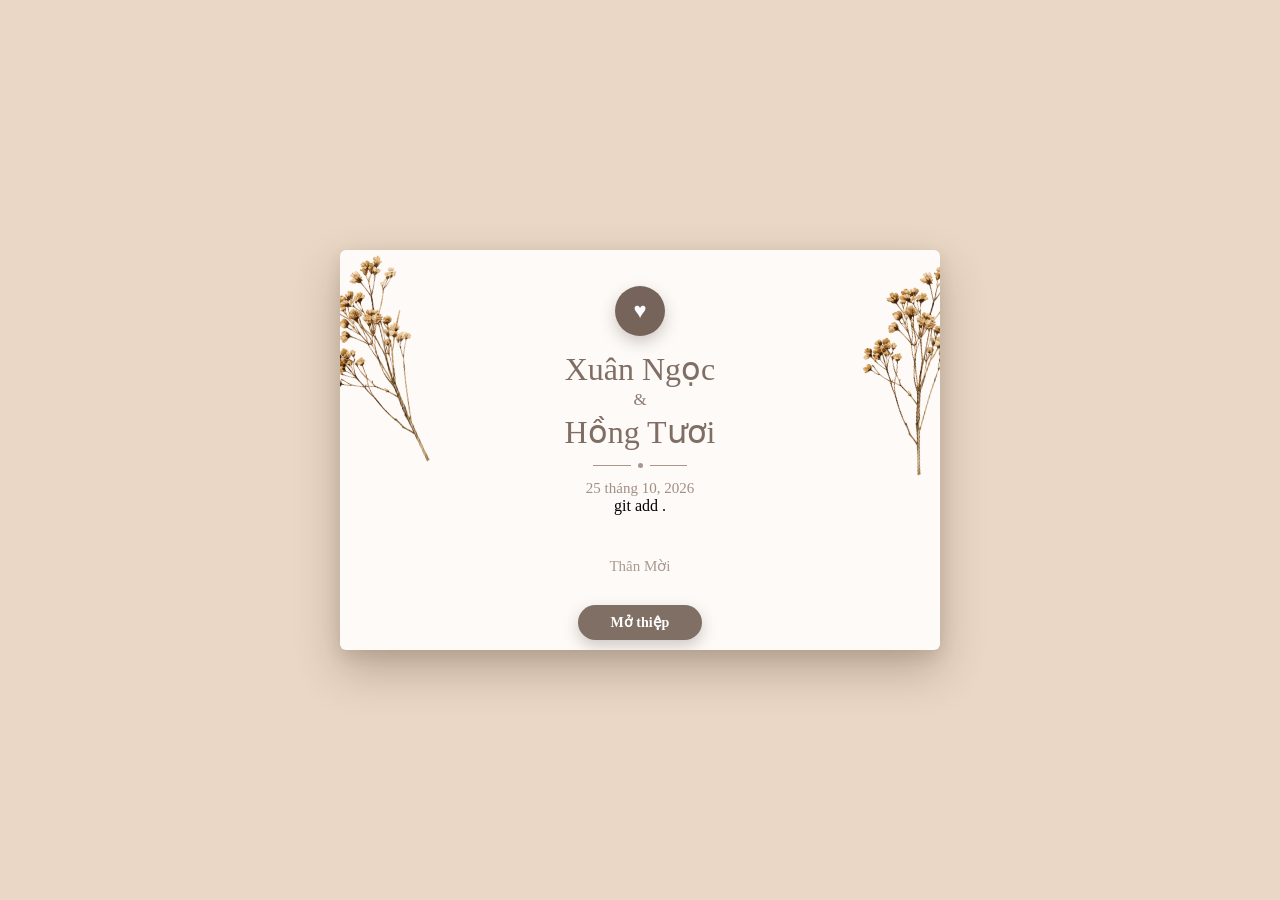
==== commit 6dac341c: "Update website" ====
--- a/trangchu.html
+++ b/trangchu.html
@@ -4,1012 +4,81 @@
     <meta charset="UTF-8">
     <meta name="viewport" content="width=device-width, initial-scale=1.0">
     <title>Đám Cưới Ngọc Tươi</title>
-    <link rel="stylesheet" href="index.css">
+    <link rel="stylesheet" href="trangchu.css">
 </head>
 <body>
-    <div class="wedding-cover">
+    <!-- =========================================================
+     MÀN HÌNH MỞ THIỆP
+========================================================= -->
 
-    <!-- ================================
-         TIÊU ĐỀ
-    ================================= -->
+<div class="wedding-cover-screen" id="weddingCover">
 
-    <div class="wedding-subtitle">
-        THE WEDDING OF
-    </div>
+    <div class="cover-card">
 
+        <!-- HOA BÊN TRÁI -->
+        <div class="cover-flower cover-flower-left">
+            <img
+                src="anhcuoi/flower2-decoration.png"
+                alt=""
+            >
+        </div>
 
-    <!-- ================================
-         TÊN CÔ DÂU CHÚ RỂ
-    ================================= -->
-
-    <div class="wedding-names">
-        Xuân Ngọc <span>&amp;</span> Hồng Tươi
-    </div>
-
-
-    <!-- ================================
-         KHU VỰC ẢNH
-    ================================= -->
-
-    <div class="wedding-photo">
-
-
-        <!-- ẢNH CƯỚI -->
-        <img class="anh-cuoi" src="anhcuoi/anh-chinh.jpg" alt="Xuân Ngọc &amp; Hồng Tươi">
-
-
-        <!-- KHUNG POLAROID CỦA BẠN -->
-        <img class="khung-anh" src="anhcuoi/frame-avatar.png" alt="">
-
-
-        <!-- BĂNG KEO -->
-        <div class="wedding-tape"></div>
-
-
-        <!-- HOA KHÔ -->
-        <div class="wedding-flower">
-
-            <img src="LINK-HOA-KHO" alt="">
-
+        <!-- HOA BÊN PHẢI -->
+        <div class="cover-flower cover-flower-right">
+            <img
+                src="anhcuoi/flower2-decoration.png"
+                alt=""
+            >
         </div>
 
 
-        <!-- CON DẤU -->
-        <div class="wedding-seal">
-
-            <img src="LINK-CON-DAU" alt="">
-
+        <!-- NÚT TRÁI TIM -->
+        <div class="cover-heart">
+            ♥
         </div>
 
+
+        <!-- TÊN -->
+        <div class="cover-names">
+            <div>Xuân Ngọc</div>
+
+            <span>&amp;</span>
+
+            <div>Hồng Tươi</div>
+        </div>
+
+
+        <!-- ĐƯỜNG KẺ -->
+        <div class="cover-line">
+            <span></span>
+            <i></i>
+            <span></span>
+        </div>
+
+
+        <!-- NGÀY -->
+        <div class="cover-date">
+            25 tháng 10, 2026
+        </div>
+
+
+        <!-- THÂN MỜI -->git add .
+        <div class="cover-invite">
+            Thân Mời
+        </div>
+
+
+        <!-- NÚT MỞ THIỆP -->
+        <button onclick="window.location.href='index.html'"
+            type="button"
+            class="cover-open"
+            id="openWedding">
+            Mở thiệp
+        </button>
 
     </div>
 
 </div>
-<!-- =====================================================
-     THÔNG TIN LỄ CƯỚI
-===================================================== -->
-
-<section class="wedding-info">
-
-    <!-- TIÊU ĐỀ -->
-    <h2 class="info-title">
-        THÔNG TIN LỄ CƯỚI
-    </h2>
-
-
-    <!-- =================================================
-         THÔNG TIN HAI GIA ĐÌNH
-    ================================================== -->
-
-    <div class="family-info">
-
-        <!-- NHÀ TRAI -->
-        <div class="family-side">
-
-            <div class="small-text">
-                Ông Bà
-            </div>
-
-            <strong>
-                Hoàng Xuân Hội
-            </strong>
-
-            <strong>
-                Phạm Thị Huyền
-            </strong>
-
-            <div class="address">
-                Thôn 17, Xã Đông Hưng, Tỉnh Hưng Yên
-            </div>
-
-        </div>
-
-
-        <!-- ĐƯỜNG KẺ -->
-        <div class="family-line"></div>
-
-
-        <!-- NHÀ GÁI -->
-        <div class="family-side">
-
-            <div class="small-text">
-                Ông Bà
-            </div>
-
-            <strong>
-                Đinh Việt Công
-            </strong>
-
-            <strong>
-                Trần Thị Hồng Vui
-            </strong>
-
-            <div class="address">
-                Thôn Yên Bình, Xã Vũ Đông, Tỉnh Ninh Bình
-            </div>
-
-        </div>
-
-    </div>
-
-
-    <!-- =================================================
-         LỜI MỜI
-    ================================================== -->
-
-    <div class="invitation-text">
-
-        TRÂN TRỌNG BÁO TIN<br>
-
-        LỄ THÀNH HÔN CỦA CON CHÚNG TÔI
-
-    </div>
-
-
-    <!-- =================================================
-         TÊN CÔ DÂU
-    ================================================== -->
-
-    <div class="bride-name">
-        Xuân Ngọc
-    </div>
-
-
-    <!-- VAI TRÒ -->
-    <div class="gender">
-        THỨ NAM
-    </div>
-
-
-    <!-- DẤU & -->
-    <div class="and-symbol">
-        &
-    </div>
-
-
-    <!-- =================================================
-         TÊN CHÚ RỂ
-    ================================================== -->
-
-    <div class="groom-name">
-        Hồng Tươi
-    </div>
-
-
-    <!-- VAI TRÒ -->
-    <div class="gender">
-        TRƯỞNG NỮ
-    </div>
-
-
-    <!-- =================================================
-         THÔNG TIN BUỔI LỄ
-    ================================================== -->
-
-    <div class="ceremony-text">
-
-        LỄ VU QUY ĐƯỢC TỔ CHỨC TẠI TƯ GIA
-
-        <br>
-
-        VÀO LÚC
-
-    </div>
-
-
-    <!-- GIỜ -->
-    <div class="ceremony-time">
-        08:30
-    </div>
-
-
-    <!-- =================================================
-         NGÀY
-    ================================================== -->
-
-    <div class="date-row">
-
-        <span>
-            CHỦ NHẬT
-        </span>
-
-        <i></i>
-
-        <strong>
-            25
-        </strong>
-
-        <i></i>
-
-        <span>
-            THÁNG 10
-        </span>
-
-    </div>
-
-
-    <!-- =================================================
-         NĂM
-    ================================================== -->
-
-    <div class="year">
-        2026
-    </div>
-
-
-    <!-- =================================================
-         ÂM LỊCH
-    ================================================== -->
-
-    <div class="lunar-date">
-        ( TỨC NGÀY 16 THÁNG 9 NĂM BÍNH NGỌ )
-    </div>
-
-
-    <!-- =================================================
-         HOA BÊN TRÁI
-    ================================================== -->
-
-    <div class="info-flower info-flower-left">
-
-        <img
-            src="anhcuoi/leaf-background.png"
-            alt=""
-        >
-
-    </div>
-
-
-    <!-- =================================================
-         HOA BÊN PHẢI
-    ================================================== -->
-
-    <div class="info-flower info-flower-right">
-
-        <img
-            src="anhcuoi/flower2-decoration.png"
-            alt=""
-        >
-
-    </div>
-
-</section>
-<!-- =====================================================
-     ALBUM ẢNH
-===================================================== -->
-
-<section class="wedding-album">
-
-    <h2 class="album-title">
-        ALBUM ẢNH
-    </h2>
-
-
-    <div class="album-slider">
-
-        <!-- NÚT TRÁI -->
-        <button
-            class="album-btn album-prev"
-            onclick="prevAlbum()">
-            ‹
-        </button>
-
-
-        <!-- KHUNG ẢNH -->
-        <div class="album-track">
-
-            <div class="album-card">
-                <img src="anhcuoi/1.jpg" alt="Ảnh cưới 1">
-            </div>
-
-            <div class="album-card">
-                <img src="anhcuoi/2.jpg" alt="Ảnh cưới 2">
-            </div>
-
-            <div class="album-card">
-                <img src="anhcuoi/4.jpg" alt="Ảnh cưới 3">
-            </div>
-
-            <div class="album-card">
-                <img src="anhcuoi/5.jpg" alt="Ảnh cưới 4">
-            </div>
-
-            <div class="album-card">
-                <img src="anhcuoi/6.jpg" alt="Ảnh cưới 5">
-            </div>
-
-            <div class="album-card">
-                <img src="anhcuoi/7.jpg" alt="Ảnh cưới 6">
-            </div>
-
-        </div>
-
-
-        <!-- NÚT PHẢI -->
-        <button
-            class="album-btn album-next"
-            onclick="nextAlbum()">
-            ›
-        </button>
-
-    </div>
-
-
-    <!-- CHẤM -->
-    <div class="album-dots"></div>
-
-</section>
-<!-- =====================================================
-     THÔNG TIN TIỆC CƯỚI
-===================================================== -->
-
-<section class="wedding-party">
-
-    <!-- =================================================
-         TIÊU ĐỀ
-    ================================================== -->
-
-    <h2 class="party-title">
-        THÔNG TIN TIỆC CƯỚI
-    </h2>
-
-
-    <!-- =================================================
-         NỘI DUNG
-    ================================================== -->
-
-    <div class="party-content">
-
-        <div class="party-intro">
-            TIỆC CƯỚI SẼ DIỄN RA VÀO LÚC:
-        </div>
-
-
-        <!-- GIỜ -->
-
-        <div class="party-time">
-            08:30
-        </div>
-
-
-        <!-- NGÀY -->
-
-        <div class="party-date">
-
-            <span>CHỦ NHẬT</span>
-
-            <i></i>
-
-            <strong>25</strong>
-
-            <i></i>
-
-            <span>THÁNG 10</span>
-
-        </div>
-
-
-        <!-- NĂM -->
-
-        <div class="party-year">
-            2026
-        </div>
-
-
-        <!-- ÂM LỊCH -->
-
-        <div class="party-lunar">
-            ( TỨC NGÀY 16 THÁNG 9 NĂM BÍNH NGỌ )
-        </div>
-
-
-        <!-- =================================================
-             ĐẾM NGƯỢC
-        ================================================== -->
-
-        <div class="countdown-title">
-            Cùng đếm ngược
-        </div>
-
-        <div
-            class="countdown"
-            id="weddingCountdown">
-
-            <span id="countdownText">
-                17 ngày 18 giờ 10 phút 11 giây
-            </span>
-
-        </div>
-
-
-        <!-- =================================================
-             LỊCH
-        ================================================== -->
-
-        <div class="wedding-calendar">
-
-            <div class="calendar-month">
-                Tháng 10 / 2026
-            </div>
-
-
-            <div class="calendar-week">
-
-                <span>T2</span>
-                <span>T3</span>
-                <span>T4</span>
-                <span>T5</span>
-                <span>T6</span>
-                <span>T7</span>
-                <span>CN</span>
-
-            </div>
-
-
-            <div class="calendar-days">
-
-                <span></span>
-                <span></span>
-                <span></span>
-                <span></span>
-
-                <span>1</span>
-                <span>2</span>
-                <span>3</span>
-
-                <span>4</span>
-                <span>5</span>
-                <span>6</span>
-                <span>7</span>
-                <span>8</span>
-                <span>9</span>
-                <span>10</span>
-
-                <span>11</span>
-                <span>12</span>
-                <span>13</span>
-                <span>14</span>
-                <span>15</span>
-                <span>16</span>
-                <span>17</span>
-
-                <span>18</span>
-                <span>19</span>
-                <span>20</span>
-                <span>21</span>
-                <span>22</span>
-                <span>23</span>
-
-                <span class="calendar-selected">
-                    25
-                </span>
-
-                <span>26</span>
-                <span>27</span>
-                <span>28</span>
-                <span>29</span>
-                <span>30</span>
-                <span>31</span>
-
-            </div>
-
-        </div>
-
-
-        <!-- =================================================
-             THÊM VÀO LỊCH
-        ================================================== -->
-
-        <!-- =========================================================
-     THÊM VÀO LỊCH
-========================================================= -->
-
-<div class="calendar-buttons">
-
-    <!-- NHÀ GÁI -->
-    <button
-        type="button"
-        class="add-calendar"
-        id="addCalendarBride">
-
-        <span>🌸</span>
-        <strong>LỄ CƯỚI NHÀ GÁI</strong>
-        <small>Thêm vào lịch</small>
-
-    </button>
-
-
-    <!-- NHÀ TRAI -->
-    <button
-        type="button"
-        class="add-calendar"
-        id="addCalendarGroom">
-
-        <span>🌿</span>
-        <strong>LỄ CƯỚI NHÀ TRAI</strong>
-        <small>Thêm vào lịch</small>
-
-    </button>
-
-</div>
-
-        <!-- =================================================
-             XÁC NHẬN THAM DỰ
-        ================================================== -->
-
-        <button
-            class="confirm-attendance"
-            id="openAttendance"
-            type="button">
-
-            XÁC NHẬN THAM DỰ
-
-        </button>
-
-    </div>
-
-
-    <!-- =================================================
-         HOA TRÁI
-    ================================================== -->
-
-    <div class="party-flower party-flower-left">
-
-        <img
-            src="anhcuoi/leaf-background.png"
-            alt=""
-        >
-
-    </div>
-
-
-    <!-- =================================================
-         HOA PHẢI
-    ================================================== -->
-
-    <div class="party-flower party-flower-right">
-
-        <img
-            src="anhcuoi/flower2-decoration.png"
-            alt=""
-        >
-
-    </div>
-
-
-    <!-- =================================================
-         POPUP XÁC NHẬN THAM DỰ
-    ================================================== -->
-
-    <div
-        class="attendance-popup"
-        id="attendancePopup">
-
-
-        <!-- NỀN TỐI -->
-
-        <div
-            class="attendance-overlay"
-            id="attendanceOverlay">
-        </div>
-
-
-        <!-- KHUNG FORM -->
-
-        <div class="attendance-box">
-
-
-            <!-- NÚT ĐÓNG -->
-
-            <button
-                type="button"
-                class="attendance-close"
-                id="attendanceClose">
-
-                ×
-
-            </button>
-
-
-            <!-- TIÊU ĐỀ -->
-
-            <h2>
-                XÁC NHẬN THAM DỰ
-            </h2>
-
-
-            <p class="attendance-subtitle">
-
-                Rất hân hạnh được đón tiếp bạn ❤️
-
-            </p>
-
-
-            <!-- =================================================
-                 HỌ TÊN
-            ================================================== -->
-
-            <input
-                type="text"
-                id="attendanceName"
-                class="attendance-input"
-                placeholder="Họ và tên*"
-            >
-
-
-            <!-- =================================================
-                 SỐ ĐIỆN THOẠI
-            ================================================== -->
-
-            <input
-                type="tel"
-                id="attendancePhone"
-                class="attendance-input"
-                placeholder="Số điện thoại*"
-            >
-
-
-            <!-- =================================================
-                 SỐ NGƯỜI
-            ================================================== -->
-
-            <div class="attendance-label">
-
-                Số người tham dự
-
-            </div>
-
-
-            <select
-                id="attendanceGuests"
-                class="attendance-input">
-
-                <option value="1">
-                    1 người
-                </option>
-
-                <option value="2">
-                    2 người
-                </option>
-
-                <option value="3">
-                    3 người
-                </option>
-
-                <option value="4">
-                    4 người
-                </option>
-
-                <option value="5">
-                    5 người
-                </option>
-
-                <option value="6">
-                    6 người
-                </option>
-
-                <option value="7">
-                    7 người
-                </option>
-
-                <option value="8">
-                    8 người
-                </option>
-
-                <option value="9">
-                    9 người
-                </option>
-
-                <option value="10">
-                    10 người
-                </option>
-
-            </select>
-
-
-            <!-- =================================================
-                 TRẠNG THÁI THAM DỰ
-            ================================================== -->
-
-            <div class="attendance-label">
-
-                Bạn có tham dự không?
-
-            </div>
-
-
-            <div class="attendance-options">
-
-
-                <label>
-
-                    <input
-                        type="radio"
-                        name="attendance"
-                        value="Tham dự"
-                        checked
-                    >
-
-                    <span>
-                        Tôi sẽ tham dự ❤️
-                    </span>
-
-                </label>
-
-
-                <label>
-
-                    <input
-                        type="radio"
-                        name="attendance"
-                        value="Không tham dự"
-                    >
-
-                    <span>
-                        Tôi không thể tham dự
-                    </span>
-
-                </label>
-
-
-            </div>
-
-
-            <!-- =================================================
-                 NÚT GỬI
-            ================================================== -->
-
-            <button
-                type="button"
-                class="attendance-submit"
-                id="attendanceSubmit">
-
-                XÁC NHẬN
-
-            </button>
-
-
-            <!-- =================================================
-                 THÔNG BÁO
-            ================================================== -->
-
-            <p
-                class="attendance-status"
-                id="attendanceStatus">
-            </p>
-
-
-        </div>
-
-    </div>
-
-</section>
-<section class="wedding-location">
-
-    <!-- Địa điểm -->
-    <div class="location-title">
-        <h2>TIỆC CƯỚI SẼ TỔ CHỨC TẠI</h2>
-
-        <p>
-            Thôn Yên Bình, Xã Vũ Dương, Tỉnh Ninh Bình
-        </p>
-    </div>
-
-
-    <!-- Bản đồ -->
-    <div class="map-wrapper">
-
-        <iframe
-            src="https://www.google.com/maps?q=Nhà%20văn%20hóa%20thôn%20Dương%20Chính,%20Ý%20Yên,%20Nam%20Định&output=embed"
-            loading="lazy"
-            allowfullscreen
-            referrerpolicy="no-referrer-when-downgrade"
-            title="Địa điểm tổ chức tiệc cưới">
-        </iframe>
-
-    </div>
-
-
-    <!-- Chỉ đường -->
-    <a
-        class="direction"
-        href="https://www.google.com/maps/search/?api=1&query=Nhà%20văn%20hóa%20thôn%20Dương%20Chính,%20Ý%20Yên,%20Nam%20Định"
-        target="_blank"
-        rel="noopener noreferrer"
-    >
-
-        <span class="direction-icon">➤</span>
-
-        <span>Chỉ đường</span>
-
-    </a>
-
-
-    <!-- Dress Code -->
-    <div class="dress-code">
-
-        <h2>DRESS CODE</h2>
-
-        <p>Trang phục dự tiệc</p>
-
-
-        <div class="dress-colors">
-
-            <span class="color color-white"></span>
-
-            <span class="color color-green"></span>
-
-            <span class="color color-pink"></span>
-
-        </div>
-
-    </div>
-
-</section>
-<section class="guestbook">
-
-    <!-- Ảnh nền + khung + thiệp của bạn -->
-    <img
-        src="anhcuoi/paper-note.png"
-        class="guestbook-image"
-        alt="Sổ lưu bút"
-    >
-
-    <!-- Nội dung sổ lưu bút -->
-    <div class="guestbook-content">
-
-        <h2>SỔ LƯU BÚT</h2>
-
-        <input
-            type="text"
-            class="guest-name"
-            id="guestName"
-            placeholder="Nhập tên*"
-        >
-
-        <textarea
-            class="guest-message"
-            id="guestMessage"
-            placeholder="Nhập lời chúc*"
-        ></textarea>
-
-        <div class="guestbook-actions">
-
-            <button
-                type="button"
-                class="emoji-btn"
-                id="emojiBtn"
-            >
-                📝
-            </button>
-
-            <button
-                type="button"
-                class="send-btn"
-                id="sendWish"
-            >
-                GỬI LỜI CHÚC
-            </button>
-
-        </div>
-
-        <p
-            class="empty-message"
-            id="sendStatus"
-        >
-            Chưa có lời chúc nào. Hãy là người đầu tiên!
-        </p>
-
-    </div>
-
-    <!-- Danh sách lời chúc sẽ hiển thị ở đây -->
-    <div
-        class="guest-wishes"
-        id="guestWishes"
-    ></div>
-
-</section>
-<section class="gift-section">
-
-    <h2 class="title">HỘP QUÀ MỪNG</h2>
-
-    <div class="gift-envelopes">
-
-        <!-- Phong bì phía sau -->
-        <img
-            src="anhcuoi/minimalism_brown.png"
-            alt="Hộp quà mừng"
-            class="envelope envelope-back"
-        >
-
-        <!-- Phong bì phía trước -->
-        <img
-            src="anhcuoi/minimalism_brown.png"
-            alt="Hộp quà mừng"
-            class="envelope envelope-front"
-        >
-
-    </div>
-
-    <!-- =========================
-         NHẤN ĐỂ MỞ
-    ========================== -->
-
-    <div class="gift-open-area">
-        <span class="gift-open-text" onclick="openQR()">
-            NHẤN ĐỂ MỞ
-        </span>
-    </div>
-    <p class="gift-message">
-        Sự hiện diện của quý khách là niềm vinh hạnh của gia đình chúng tôi!
-    </p>
-
-</section>
-
-
-<!-- =========================
-     POPUP QR
-========================= -->
-
-<div id="qrPopup" class="qr-popup">
-
-    <div class="qr-overlay" onclick="closeQR()"></div>
-
-    <div class="qr-modal">
-
-        <div class="qr-header">
-
-            <div class="qr-title">
-                HỘP QUÀ MỪNG
-            </div>
-
-            <button
-                class="qr-close"
-                onclick="closeQR()"
-            >
-                ×
-            </button>
-
-        </div>
-
-        <div class="qr-body">
-
-            <div class="qr-name">
-                Cô Dâu
-            </div>
-
-            <div class="qr-image-box">
-                <img
-                    src="YOUR_QR_CODE_IMAGE_URL"
-                    alt="QR Code"
-                    class="qr-image"
-                >
-            </div>
-
-            <a
-                href="YOUR_QR_CODE_IMAGE_URL"
-                download="QR-Cua-Dau.png"
-                class="save-qr"
-            >
-                ↓ &nbsp;Lưu QR
-            </a>
-
-        </div>
-
-    </div>
-
-</div>
-
-<audio id="weddingMusic" loop>
-    <source src="anhcuoi/nhac.mp3" type="audio/mpeg">
-</audio>
-
-<button
-    type="button"
-    id="musicButton"
-    class="music-button">
-    ♪
-</button>
 <script src="index.js"></script>
 </body>
-</html>
+</html>
--- a/trangchu.css
+++ b/trangchu.css
@@ -0,0 +1,907 @@
+/* =========================================================
+   MÀN HÌNH MỞ THIỆP
+========================================================= */
+
+.wedding-cover-screen {
+    position: fixed;
+    inset: 0;
+
+    width: 100%;
+    height: 100vh;
+    height: 100dvh;
+
+    display: flex;
+    align-items: center;
+    justify-content: center;
+
+    background: #ead7c5;
+
+    overflow: hidden;
+
+    z-index: 99999;
+
+    transition:
+        opacity 0.8s ease,
+        visibility 0.8s ease;
+}
+
+
+/* =========================================================
+   ẨN MÀN HÌNH
+========================================================= */
+
+.wedding-cover-screen.hide {
+    opacity: 0;
+    visibility: hidden;
+    pointer-events: none;
+}
+
+
+/* =========================================================
+   KHUNG THIỆP
+========================================================= */
+
+.cover-card {
+    position: relative;
+
+    width: 600px;
+    height: 400px;
+
+    box-sizing: border-box;
+
+    background: #fdfaf7;
+
+    border-radius: 6px;
+
+    overflow: hidden;
+
+    text-align: center;
+
+    box-shadow:
+        0 20px 45px rgba(73, 55, 43, 0.30),
+        0 5px 15px rgba(73, 55, 43, 0.12);
+}
+
+
+/* =========================================================
+   HOA CHUNG
+========================================================= */
+
+.cover-flower {
+    position: absolute;
+
+    top: 0;
+
+    width: 190px;
+    height: 280px;
+
+    z-index: 1;
+
+    pointer-events: none;
+}
+
+.cover-flower img {
+    display: block;
+
+    width: 100%;
+    height: 100%;
+
+    object-fit: contain;
+}
+
+
+/* =========================================================
+   HOA TRÁI
+========================================================= */
+
+.cover-flower-left {
+    left: -67px;
+    transform: rotate(32deg);
+}
+
+
+/* =========================================================
+   HOA PHẢI
+========================================================= */
+
+.cover-flower-right {
+    right: -44px;
+    transform: rotate(-8deg);
+    top: 28px;
+}
+
+
+/* =========================================================
+   TRÁI TIM
+========================================================= */
+
+.cover-heart {
+    position: relative;
+
+    z-index: 3;
+
+    width: 50px;
+    height: 50px;
+
+    margin: 30px auto 14px;
+
+    display: flex;
+    align-items: center;
+    justify-content: center;
+
+    border-radius: 50%;
+
+    background: #76645b;
+
+    color: #ffffff;
+
+    font-size: 22px;
+
+    line-height: 1;
+
+    box-shadow:
+        0 6px 15px rgba(75, 57, 47, 0.25);
+}
+
+
+/* =========================================================
+   TÊN CÔ DÂU - CHÚ RỂ
+========================================================= */
+
+.cover-names {
+    position: relative;
+
+    z-index: 3;
+
+    color: #806e64;
+
+    font-family:
+        Georgia,
+        "Times New Roman",
+        serif;
+
+    font-size: 32px;
+
+    line-height: 1.2;
+
+    font-weight: 400;
+}
+
+.cover-names span {
+    display: block;
+
+    margin: 2px 0;
+
+    color: #8d7c72;
+
+    font-size: 17px;
+}
+
+
+/* =========================================================
+   ĐƯỜNG TRANG TRÍ
+========================================================= */
+
+.cover-line {
+    position: relative;
+
+    z-index: 3;
+
+    display: flex;
+
+    align-items: center;
+    justify-content: center;
+
+    gap: 7px;
+
+    margin-top: 12px;
+}
+
+.cover-line span {
+    width: 38px;
+    height: 1px;
+
+    background: #aa978b;
+}
+
+.cover-line i {
+    width: 5px;
+    height: 5px;
+
+    border-radius: 50%;
+
+    background: #aa978b;
+}
+
+
+/* =========================================================
+   NGÀY CƯỚI
+========================================================= */
+
+.cover-date {
+    position: relative;
+
+    z-index: 3;
+
+    margin-top: 12px;
+
+    color: #a18f84;
+
+    font-family:
+        Georgia,
+        "Times New Roman",
+        serif;
+
+    font-size: 15px;
+}
+
+
+/* =========================================================
+   THÂN MỜI
+========================================================= */
+
+.cover-invite {
+    position: relative;
+
+    z-index: 3;
+
+    margin-top: 35px;
+
+    color: #aa9a90;
+
+    font-family:
+        Georgia,
+        "Times New Roman",
+        serif;
+
+    font-size: 15px;
+}
+
+
+/* =========================================================
+   NÚT MỞ THIỆP
+========================================================= */
+
+.cover-open {
+    position: relative;
+
+    z-index: 4;
+
+    width: 125px;
+    height: 44px;
+
+    margin-top: 25px;
+
+    border: none;
+
+    border-radius: 25px;
+
+    background: #806f65;
+
+    color: #ffffff;
+
+    font-family:
+        Georgia,
+        "Times New Roman",
+        serif;
+
+    font-size: 14px;
+
+    font-weight: 600;
+
+    cursor: pointer;
+
+    box-shadow:
+        0 6px 15px rgba(73, 55, 43, 0.25);
+
+    transition:
+        background 0.25s ease,
+        transform 0.25s ease;
+}
+
+.cover-open:hover {
+    background: #6d5c53;
+
+    transform: translateY(-2px);
+}
+
+.cover-open:active {
+    transform: translateY(0);
+}
+
+
+/* =========================================================
+   RESPONSIVE 425PX
+========================================================= */
+
+@media screen and (max-width: 425px) {
+
+    .cover-card {
+        width: 90vw;
+        height: 75vh;
+
+        max-height: 500px;
+    }
+
+
+    /* HOA */
+
+    .cover-flower {
+        width: 125px;
+        height: 190px;
+    }
+
+    .cover-flower-left {
+        left: -30px;
+
+        transform: rotate(-12deg);
+
+        transform-origin: bottom center;
+    }
+
+    .cover-flower-right {
+        right: -30px;
+
+        transform: rotate(12deg);
+
+        transform-origin: bottom center;
+    }
+
+
+    /* TRÁI TIM */
+
+    .cover-heart {
+        width: 40px;
+        height: 40px;
+
+        margin-top: 22px;
+        margin-bottom: 12px;
+
+        font-size: 18px;
+    }
+
+
+    /* TÊN */
+
+    .cover-names {
+        font-size: 25px;
+    }
+
+    .cover-names span {
+        font-size: 14px;
+    }
+
+
+    /* ĐƯỜNG KẺ */
+
+    .cover-line {
+        margin-top: 9px;
+    }
+
+    .cover-line span {
+        width: 30px;
+    }
+
+
+    /* NGÀY */
+
+    .cover-date {
+        margin-top: 9px;
+
+        font-size: 12px;
+    }
+
+
+    /* THÂN MỜI */
+
+    .cover-invite {
+        margin-top: 25px;
+
+        font-size: 12px;
+    }
+
+
+    /* NÚT */
+
+    .cover-open {
+        width: 105px;
+        height: 38px;
+
+        margin-top: 18px;
+
+        font-size: 12px;
+    }
+}
+
+
+/* =========================================================
+   RESPONSIVE 375PX
+========================================================= */
+
+@media screen and (max-width: 375px) {
+
+    .cover-card {
+        width: 90vw;
+        height: 72vh;
+    }
+
+
+    /* HOA */
+
+    .cover-flower {
+        width: 108px;
+        height: 170px;
+    }
+
+    .cover-flower-left {
+        left: -27px;
+
+        transform: rotate(-11deg);
+    }
+
+    .cover-flower-right {
+        right: -27px;
+
+        transform: rotate(11deg);
+    }
+
+
+    /* TRÁI TIM */
+
+    .cover-heart {
+        width: 36px;
+        height: 36px;
+
+        margin-top: 18px;
+        margin-bottom: 10px;
+
+        font-size: 16px;
+    }
+
+
+    /* TÊN */
+
+    .cover-names {
+        font-size: 22px;
+    }
+
+    .cover-names span {
+        font-size: 12px;
+    }
+
+
+    /* ĐƯỜNG KẺ */
+
+    .cover-line {
+        margin-top: 8px;
+    }
+
+    .cover-line span {
+        width: 26px;
+    }
+
+
+    /* NGÀY */
+
+    .cover-date {
+        margin-top: 8px;
+
+        font-size: 11px;
+    }
+
+
+    /* THÂN MỜI */
+
+    .cover-invite {
+        margin-top: 20px;
+
+        font-size: 11px;
+    }
+
+
+    /* NÚT */
+
+    .cover-open {
+        width: 95px;
+        height: 35px;
+
+        margin-top: 15px;
+
+        font-size: 11px;
+    }
+}
+
+
+/* =========================================================
+   RESPONSIVE 320PX
+========================================================= */
+
+@media screen and (max-width: 320px) {
+
+    .cover-card {
+        width: 90vw;
+        height: 68vh;
+    }
+
+
+    /* HOA */
+
+    .cover-flower {
+        width: 92px;
+        height: 150px;
+    }
+
+    .cover-flower-left {
+        left: -24px;
+
+        transform: rotate(-10deg);
+    }
+
+    .cover-flower-right {
+        right: -24px;
+
+        transform: rotate(10deg);
+    }
+
+
+    /* TRÁI TIM */
+
+    .cover-heart {
+        width: 32px;
+        height: 32px;
+
+        margin-top: 15px;
+        margin-bottom: 8px;
+
+        font-size: 14px;
+    }
+
+
+    /* TÊN */
+
+    .cover-names {
+        font-size: 19px;
+    }
+
+    .cover-names span {
+        font-size: 11px;
+    }
+
+
+    /* ĐƯỜNG KẺ */
+
+    .cover-line {
+        margin-top: 6px;
+    }
+
+    .cover-line span {
+        width: 22px;
+    }
+
+    .cover-line i {
+        width: 4px;
+        height: 4px;
+    }
+
+
+    /* NGÀY */
+
+    .cover-date {
+        margin-top: 6px;
+
+        font-size: 10px;
+    }
+
+
+    /* THÂN MỜI */
+
+    .cover-invite {
+        margin-top: 16px;
+
+        font-size: 10px;
+    }
+
+
+    /* NÚT */
+
+    .cover-open {
+        width: 88px;
+        height: 32px;
+
+        margin-top: 12px;
+
+        font-size: 10px;
+    }
+}
+/* =========================================================
+   MÀN HÌNH MỞ THIỆP
+   TỶ LỆ GỐC: 600 × 500
+========================================================= */
+
+.wedding-cover-screen {
+    position: fixed;
+    inset: 0;
+
+    width: 100%;
+    height: 100vh;
+    height: 100dvh;
+
+    display: flex;
+    justify-content: center;
+    align-items: center;
+
+    background: #ead7c5;
+
+    overflow: hidden;
+
+    z-index: 99999;
+}
+
+
+/* =========================================================
+   KHUNG GỐC
+========================================================= */
+
+.cover-card {
+    position: relative;
+
+    width: min(600px, 90vw);
+    aspect-ratio: 600 / 500;
+
+    background: #fdfaf7;
+
+    border-radius: 6px;
+
+    overflow: hidden;
+
+    text-align: center;
+
+    box-shadow:
+        0 20px 45px rgba(73, 55, 43, 0.30),
+        0 5px 15px rgba(73, 55, 43, 0.12);
+}
+
+
+/* =========================================================
+   HOA
+========================================================= */
+
+.cover-flower {
+    position: absolute;
+
+    top: 0;
+
+    width: 31.67%;
+    height: 56%;
+
+    z-index: 1;
+
+    pointer-events: none;
+}
+
+.cover-flower img {
+    display: block;
+
+    width: 100%;
+    height: 100%;
+
+    object-fit: contain;
+}
+
+
+/* =========================================================
+   HOA TRÁI
+========================================================= */
+
+.cover-flower-left {
+    left: -6.5%;
+
+    transform: rotate(-12deg);
+
+    transform-origin: bottom center;
+}
+
+
+/* =========================================================
+   HOA PHẢI
+========================================================= */
+
+.cover-flower-right {
+    right: -6.5%;
+
+    transform: rotate(12deg);
+
+    transform-origin: bottom center;
+}
+
+
+/* =========================================================
+   TRÁI TIM
+========================================================= */
+
+.cover-heart {
+    position: relative;
+
+    z-index: 3;
+
+    width: 8.33%;
+    aspect-ratio: 1;
+
+    margin: 6% auto 2.3%;
+
+    display: flex;
+    align-items: center;
+    justify-content: center;
+
+    border-radius: 50%;
+
+    background: #76645b;
+
+    color: #fff;
+
+    font-size: 22px;
+
+    box-shadow:
+        0 6px 15px rgba(75, 57, 47, 0.25);
+}
+
+
+/* =========================================================
+   TÊN
+========================================================= */
+
+.cover-names {
+    position: relative;
+
+    z-index: 3;
+
+    color: #806e64;
+
+    font-family:
+        Georgia,
+        "Times New Roman",
+        serif;
+
+    font-size: clamp(22px, 5.33vw, 32px);
+
+    line-height: 1.2;
+
+    font-weight: 400;
+}
+
+.cover-names span {
+    display: block;
+
+    margin: 2px 0;
+
+    font-size: 17px;
+
+    color: #8d7c72;
+}
+
+
+/* =========================================================
+   ĐƯỜNG KẺ
+========================================================= */
+
+.cover-line {
+    position: relative;
+
+    z-index: 3;
+
+    display: flex;
+
+    justify-content: center;
+    align-items: center;
+
+    gap: 7px;
+
+    margin-top: 2%;
+}
+
+.cover-line span {
+    width: 6.33%;
+
+    height: 1px;
+
+    background: #aa978b;
+}
+
+.cover-line i {
+    width: 5px;
+    height: 5px;
+
+    border-radius: 50%;
+
+    background: #aa978b;
+}
+
+
+/* =========================================================
+   NGÀY
+========================================================= */
+
+.cover-date {
+    position: relative;
+
+    z-index: 3;
+
+    margin-top: 2%;
+
+    color: #a18f84;
+
+    font-family:
+        Georgia,
+        "Times New Roman",
+        serif;
+
+    font-size: 15px;
+}
+
+
+/* =========================================================
+   THÂN MỜI
+========================================================= */
+
+.cover-invite {
+    position: relative;
+
+    z-index: 3;
+
+    margin-top: 7%;
+
+    color: #aa9a90;
+
+    font-family:
+        Georgia,
+        "Times New Roman",
+        serif;
+
+    font-size: 15px;
+}
+
+
+/* =========================================================
+   NÚT MỞ THIỆP
+========================================================= */
+
+.cover-open {
+    position: relative;
+
+    z-index: 4;
+
+    width: 20.8%;
+    height: 8.8%;
+
+    margin-top: 5%;
+
+    border: none;
+
+    border-radius: 30px;
+
+    background: #806f65;
+
+    color: #fff;
+
+    font-family:
+        Georgia,
+        "Times New Roman",
+        serif;
+
+    font-size: 14px;
+
+    font-weight: 600;
+
+    cursor: pointer;
+
+    box-shadow:
+        0 6px 15px rgba(73, 55, 43, 0.25);
+
+    transition: 0.25s ease;
+}
+
+.cover-open:hover {
+    background: #6d5c53;
+
+    transform: translateY(-2px);
+}
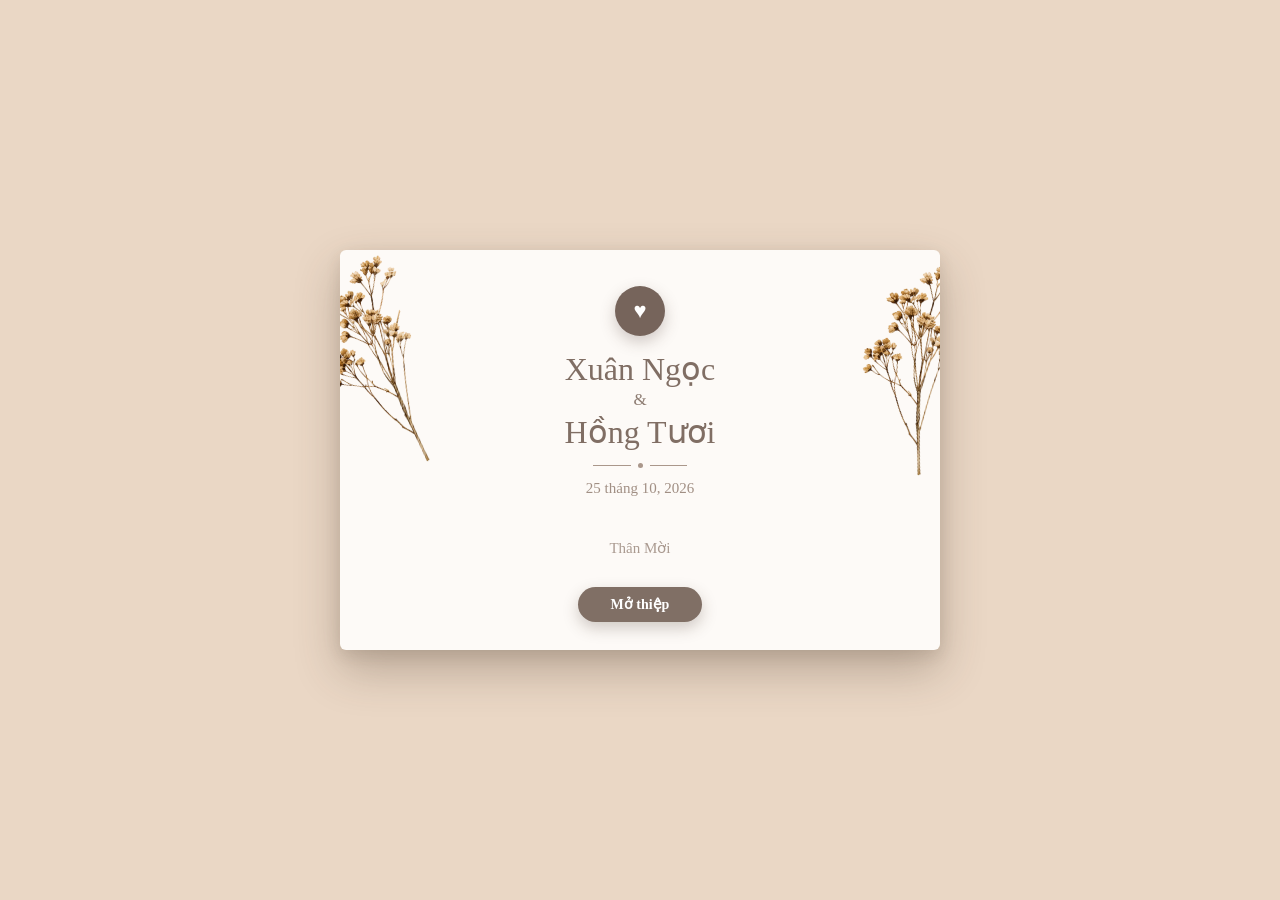
==== commit 6ee4bfe3: "Update trangchu.html" ====
--- a/trangchu.html
+++ b/trangchu.html
@@ -62,7 +62,7 @@
         </div>
 
 
-        <!-- THÂN MỜI -->git add .
+        <!-- THÂN MỜI -->
         <div class="cover-invite">
             Thân Mời
         </div>
@@ -81,4 +81,4 @@
 </div>
 <script src="index.js"></script>
 </body>
-</html>+</html>
